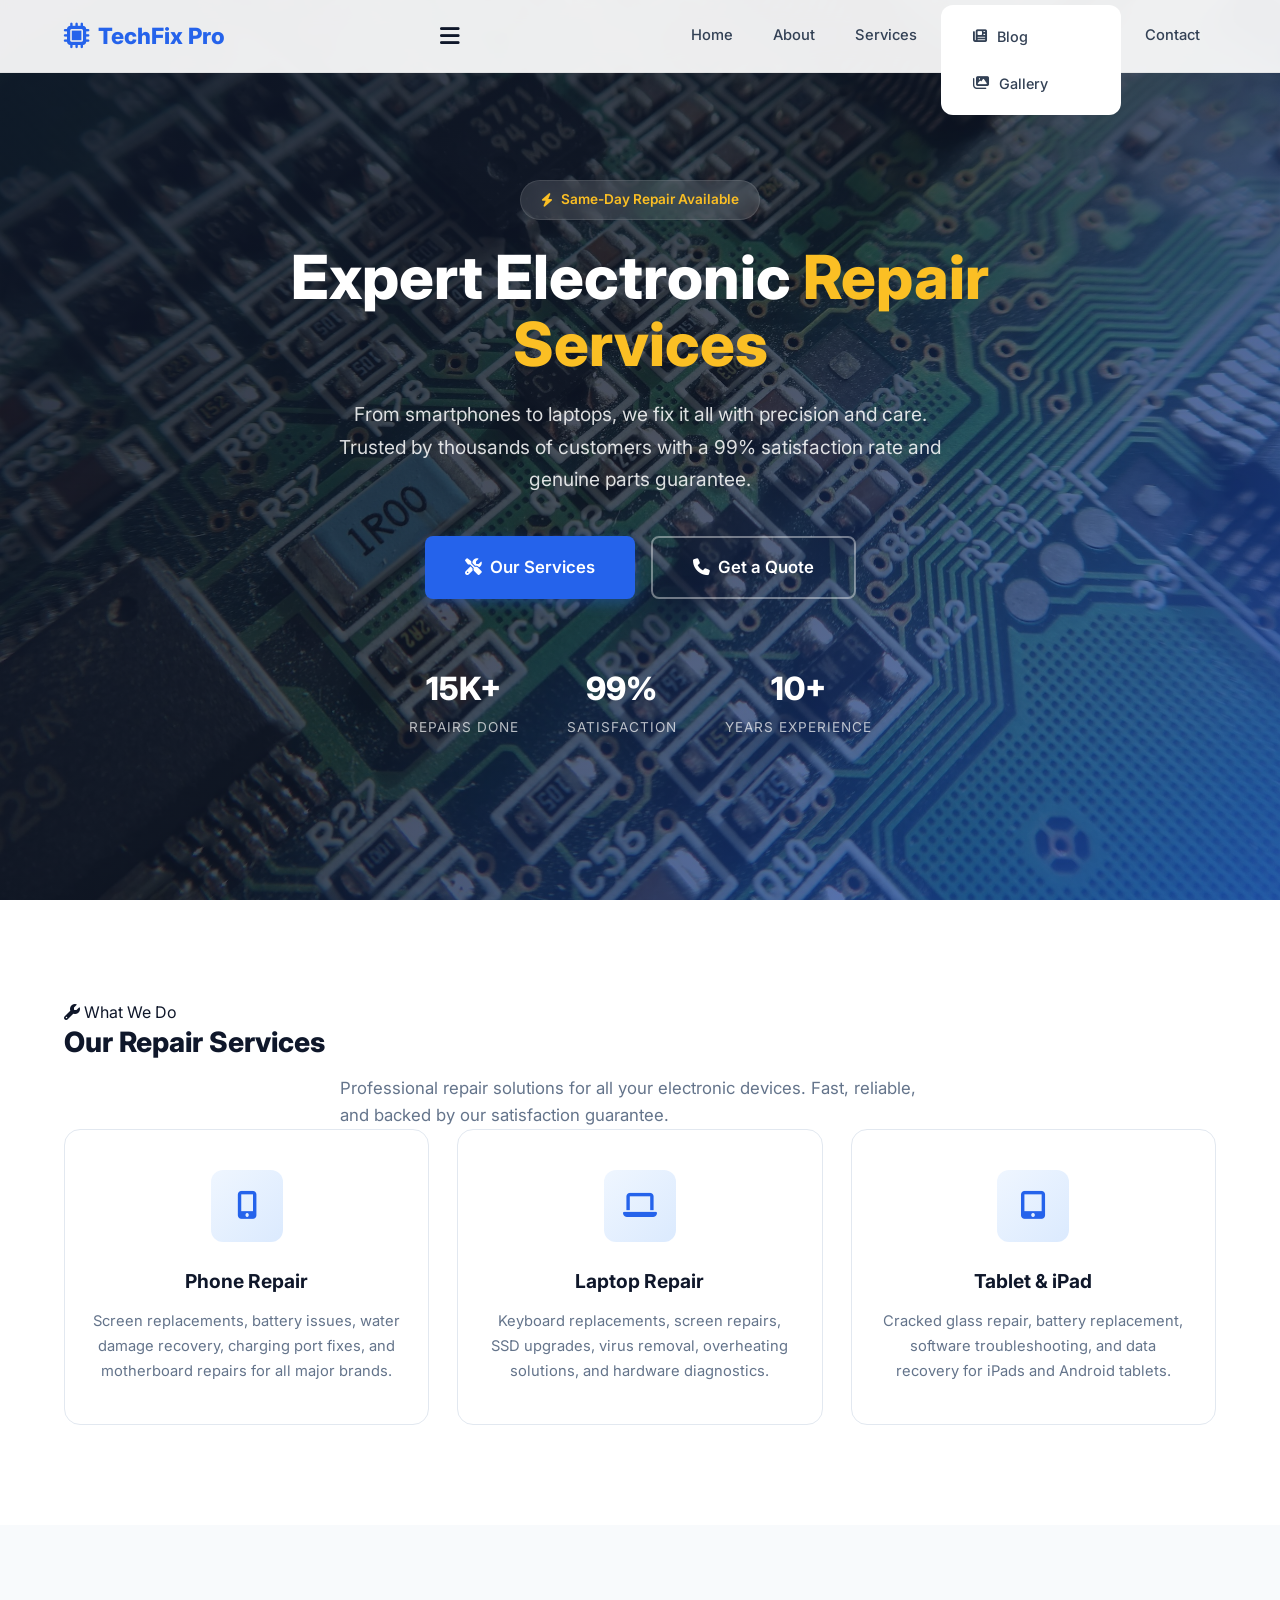
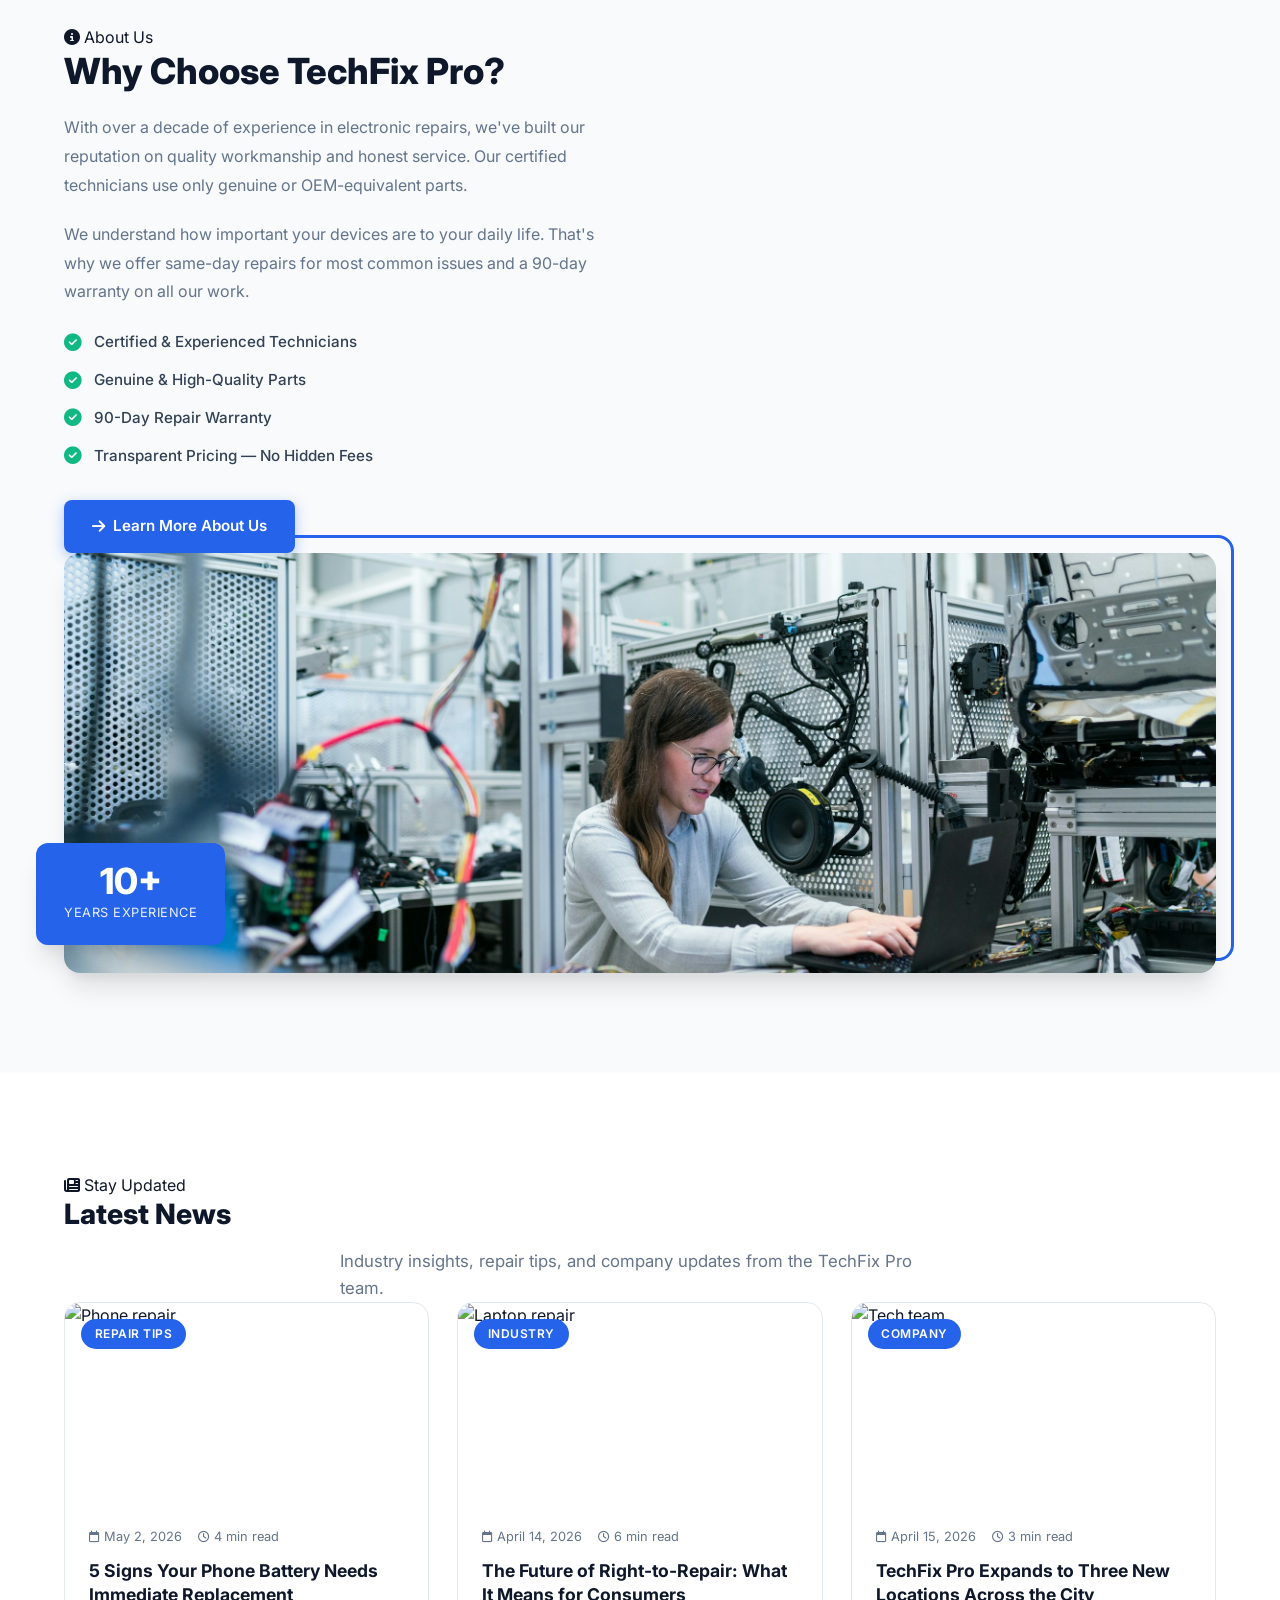
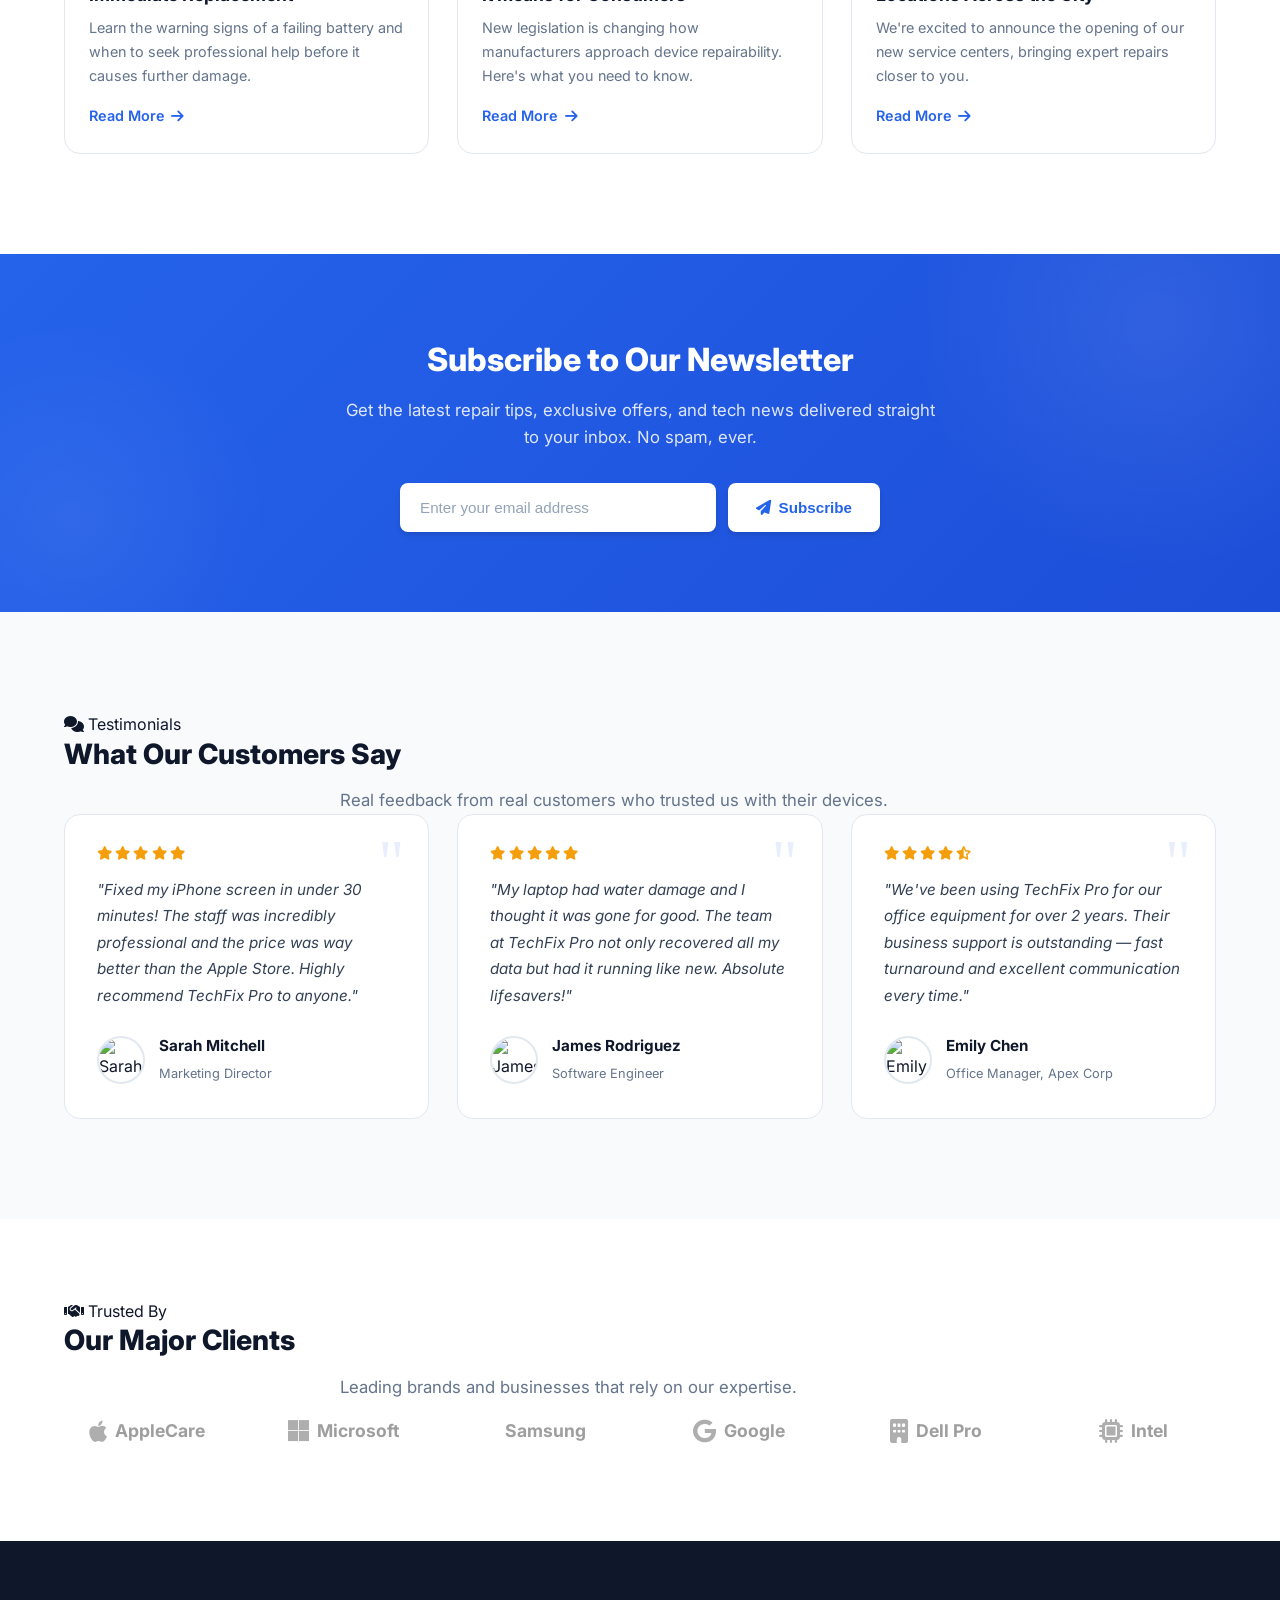
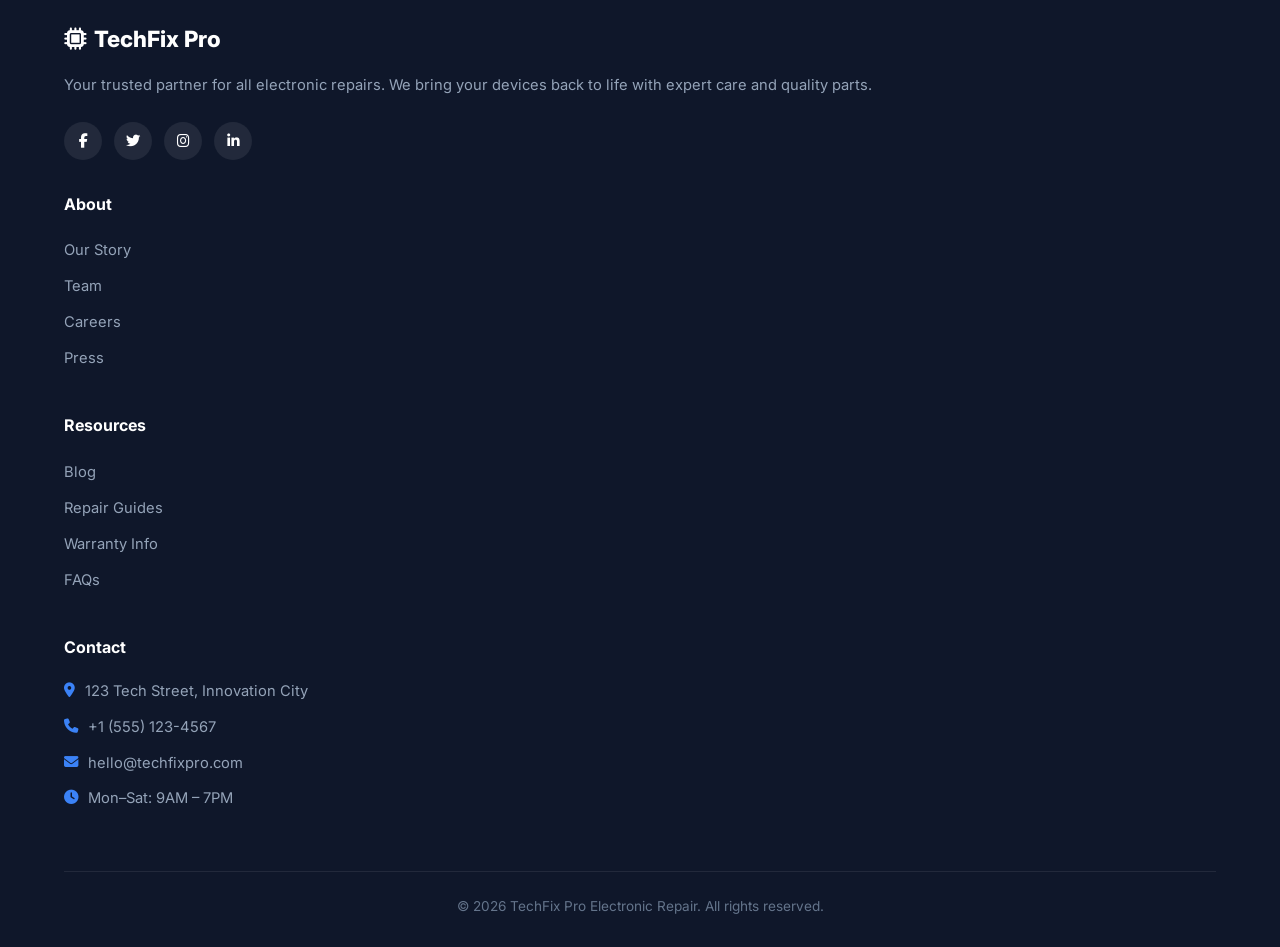
==== ART277 Final Project /index.html @ e432fa42 "ART277-Final Project" ====
<!DOCTYPE html>
<html lang="en">
<head>
    <meta charset="UTF-8">
    <meta name="viewport" content="width=device-width, initial-scale=1.0">
    <title>TechFix Pro - Expert Electronic Repair Services</title>
    <link href="https://fonts.googleapis.com/css2?family=Inter:wght@300;400;500;600;700;800&display=swap" rel="stylesheet">
    <link rel="stylesheet" href="https://cdnjs.cloudflare.com/ajax/libs/font-awesome/6.4.0/css/all.min.css">
    <link rel="stylesheet" href="styles.css">
    <style>
        /* Page-specific styles go here */
        
        /* ============================================
   Hero Section with Background Image
   ============================================ */
.hero {
    position: relative;
    min-height: 100vh;
    display: flex;
    align-items: center;
    justify-content: center;
    text-align: center;
    padding: 120px 1.5rem 100px;
    overflow: hidden;
}

.hero-bg {
    position: absolute;
    inset: 0;
    background: url('images/hero-circuit.jpg') center/cover no-repeat;
    z-index: 0;
}

.hero-overlay {
    position: absolute;
    inset: 0;
    background: linear-gradient(135deg, rgba(15, 23, 42, 0.88) 0%, rgba(15, 23, 42, 0.75) 50%, rgba(37, 99, 235, 0.65) 100%);
    z-index: 1;
}

.hero-content {
    position: relative;
    z-index: 2;
    max-width: 800px;
}

.hero-badge {
    display: inline-flex;
    align-items: center;
    gap: 0.5rem;
    background: rgba(255,255,255,0.12);
    backdrop-filter: blur(10px);
    color: var(--accent-light);
    padding: 0.5rem 1.25rem;
    border-radius: 50px;
    font-size: 0.85rem;
    font-weight: 600;
    margin-bottom: 1.5rem;
    border: 1px solid rgba(255,255,255,0.1);
}

.hero h1 {
    font-size: clamp(2.2rem, 5vw, 3.8rem);
    font-weight: 800;
    line-height: 1.1;
    margin-bottom: 1.25rem;
    color: var(--white);
}

.hero h1 span {
    color: var(--accent-light);
}

.hero p {
    font-size: clamp(1rem, 2vw, 1.2rem);
    color: rgba(255,255,255,0.85);
    margin-bottom: 2.5rem;
    max-width: 640px;
    margin-left: auto;
    margin-right: auto;
    line-height: 1.7;
}

.hero-buttons {
    display: flex;
    gap: 1rem;
    justify-content: center;
    flex-wrap: wrap;
}

.hero-stats {
    display: flex;
    justify-content: center;
    gap: 3rem;
    margin-top: 4rem;
    flex-wrap: wrap;
}

.hero-stat {
    text-align: center;
}

.hero-stat .number {
    font-size: 2rem;
    font-weight: 800;
    color: var(--white);
    display: block;
}

.hero-stat .label {
    font-size: 0.85rem;
    color: rgba(255,255,255,0.7);
    text-transform: uppercase;
    letter-spacing: 1px;
}

/* ============================================
   Services Section
   ============================================ */
.services {
    padding: 100px 0;
    background: var(--white);
}

.services-grid {
    display: grid;
    grid-template-columns: repeat(3, 1fr);
    gap: 1.75rem;
}

.service-card {
    background: var(--white);
    border: 1px solid var(--border);
    border-radius: var(--radius-lg);
    padding: 2.5rem 1.75rem;
    text-align: center;
    transition: var(--transition);
    position: relative;
    overflow: hidden;
}

.service-card::before {
    content: '';
    position: absolute;
    top: 0; left: 0; right: 0;
    height: 4px;
    background: linear-gradient(90deg, var(--primary), var(--primary-light));
    transform: scaleX(0);
    transition: transform 0.4s ease;
}

.service-card:hover::before { transform: scaleX(1); }

.service-card:hover {
    transform: translateY(-8px);
    box-shadow: var(--shadow-lg);
    border-color: transparent;
}

.service-icon {
    width: 72px;
    height: 72px;
    background: linear-gradient(135deg, #eff6ff 0%, #dbeafe 100%);
    border-radius: var(--radius);
    display: flex;
    align-items: center;
    justify-content: center;
    margin: 0 auto 1.5rem;
    font-size: 1.7rem;
    color: var(--primary);
    transition: var(--transition);
}

.service-card:hover .service-icon {
    background: linear-gradient(135deg, var(--primary) 0%, var(--primary-light) 100%);
    color: var(--white);
    transform: scale(1.05);
}

.service-card h3 {
    font-size: 1.2rem;
    font-weight: 700;
    margin-bottom: 0.75rem;
}

.service-card p {
    color: var(--gray);
    font-size: 0.92rem;
    line-height: 1.7;
}

/* ============================================
   About Section
   ============================================ */
.about {
    padding: 100px 0;
    background: var(--light);
}

.about-grid {
    display: grid;
    grid-template-columns: 1fr 1fr;
    gap: 4rem;
    align-items: center;
}

.about-content h2 {
    font-size: 2.25rem;
    font-weight: 800;
    margin-bottom: 1.25rem;
    line-height: 1.2;
}

.about-content h2 {
    font-size: 2.25rem;
    font-weight: 800;
    margin-bottom: 1.25rem;
    line-height: 1.2;
}

.about-content > p {
    color: var(--gray);
    font-size: 1rem;
    margin-bottom: 1.25rem;
    line-height: 1.8;
}

.about-features {
    list-style: none;
    margin: 1.5rem 0 2rem;
}

.about-features li {
    display: flex;
    align-items: center;
    gap: 0.75rem;
    margin-bottom: 0.85rem;
    color: var(--dark-gray);
    font-weight: 500;
    font-size: 0.95rem;
}

.about-features li i {
    color: #10b981;
    font-size: 1.1rem;
    flex-shrink: 0;
}

.about-image {
    position: relative;
    z-index: 1;
}

.about-image  img{
    width: 100%;
    border-radius: var(--radius-lg);
    box-shadow: var(--shadow-lg);
    object-fit: cover;
    height: 420px;
}

.about-image::before {
    content: '';
    position: absolute;
    top: -18px; right: -18px;
    width: 100%; height: 100%;
    border: 3px solid var(--primary);
    border-radius: var(--radius-lg);
    z-index: -1;
}

.experience-badge {
    position: absolute;
    bottom: 28px; left: -28px;
    background: var(--primary);
    color: var(--white);
    padding: 1.25rem 1.75rem;
    border-radius: var(--radius);
    text-align: center;
    box-shadow: var(--shadow-lg);
}

.experience-badge .years {
    font-size: 2.25rem;
    font-weight: 800;
    display: block;
    line-height: 1;
}

.experience-badge .text {
    font-size: 0.8rem;
    opacity: 0.9;
    text-transform: uppercase;
    letter-spacing: 0.5px;
}

/* ============================================
   Latest News Section
   ============================================ */
.news {
    padding: 100px 0;
    background: var(--white);
}

.news-grid {
    display: grid;
    grid-template-columns: repeat(3, 1fr);
    gap: 1.75rem;
}

.news-card {
    background: var(--white);
    border-radius: var(--radius-lg);
    overflow: hidden;
    border: 1px solid var(--border);
    transition: var(--transition);
}

.news-card:hover {
    transform: translateY(-6px);
    box-shadow: var(--shadow-lg);
    border-color: transparent;
}

.news-image {
    position: relative;
    height: 200px;
    overflow: hidden;
}

.news-image img {
    width: 100%;
    height: 100%;
    object-fit: cover;
    transition: transform 0.5s ease;
}

.news-card:hover .news-image img {
    transform: scale(1.08);
}

.news-category {
    position: absolute;
    top: 1rem;
    left: 1rem;
    background: var(--primary);
    color: var(--white);
    padding: 0.35rem 0.85rem;
    border-radius: 50px;
    font-size: 0.75rem;
    font-weight: 600;
    text-transform: uppercase;
    letter-spacing: 0.5px;
}

.news-body {
    padding: 1.5rem;
}

.news-meta {
    display: flex;
    align-items: center;
    gap: 1rem;
    margin-bottom: 0.75rem;
    font-size: 0.8rem;
    color: var(--gray);
}

.news-meta i { font-size: 0.75rem; }

.news-card h3 {
    font-size: 1.1rem;
    font-weight: 700;
    margin-bottom: 0.6rem;
    line-height: 1.35;
    transition: color 0.3s ease;
}

.news-card:hover h3 { color: var(--primary); }

.news-card p {
    color: var(--gray);
    font-size: 0.9rem;
    line-height: 1.65;
    margin-bottom: 1rem;
}

.read-more {
    display: inline-flex;
    align-items: center;
    gap: 0.4rem;
    color: var(--primary);
    font-weight: 600;
    font-size: 0.9rem;
    transition: gap 0.3s ease;
}

.read-more:hover { gap: 0.7rem; }

       /* ============================================
   Newsletter CTA Section
   ============================================ */
.newsletter {
    padding: 80px 0;
    background: linear-gradient(135deg, var(--primary) 0%, var(--primary-dark) 100%);
    position: relative;
    overflow: hidden;
}

.newsletter::before {
    content: '';
    position: absolute;
    top: -50%;
    right: -10%;
    width: 500px;
    height: 500px;
    background: radial-gradient(circle, rgba(255,255,255,0.08) 0%, transparent 70%);
    border-radius: 50%;
}

.newsletter::after {
    content: '';
    position: absolute;
    bottom: -30%;
    left: -10%;
    width: 400px;
    height: 400px;
    background: radial-gradient(circle, rgba(255,255,255,0.06) 0%, transparent 70%);
    border-radius: 50%;
}

.newsletter-content {
    position: relative;
    z-index: 1;
    text-align: center;
    max-width: 600px;
    margin: 0 auto;
}

.newsletter h2 {
    font-size: 2rem;
    font-weight: 800;
    color: var(--white);
    margin-bottom: 0.75rem;
}

.newsletter p {
    color: rgba(255,255,255,0.85);
    margin-bottom: 2rem;
    font-size: 1.05rem;
}

.newsletter-form {
    display: flex;
    gap: 0.75rem;
    max-width: 480px;
    margin: 0 auto;
}

.newsletter-form input {
    flex: 1;
    padding: 1rem 1.25rem;
    border: none;
    border-radius: var(--radius-sm);
    font-size: 0.95rem;
    outline: none;
    box-shadow: var(--shadow);
}

.newsletter-form input::placeholder {
    color: var(--gray-light);
}
     
     /* ============================================
   Testimonials Section
   ============================================ */
.testimonials {
    padding: 100px 0;
    background: var(--light);
}

.testimonials-grid {
    display: grid;
    grid-template-columns: repeat(3, 1fr);
    gap: 1.75rem;
}

.testimonial-card {
    background: var(--white);
    border-radius: var(--radius-lg);
    padding: 2rem;
    border: 1px solid var(--border);
    transition: var(--transition);
    position: relative;
}

.testimonial-card:hover {
    transform: translateY(-6px);
    box-shadow: var(--shadow-lg);
    border-color: transparent;
}

.testimonial-card::before {
    content: '"';
    position: absolute;
    top: 1rem;
    right: 1.5rem;
    font-size: 4rem;
    color: var(--primary);
    opacity: 0.1;
    font-family: Georgia, serif;
    line-height: 1;
}

.stars {
    display: flex;
    gap: 0.2rem;
    margin-bottom: 1rem;
}

.stars i {
    color: var(--accent);
    font-size: 0.85rem;
}

.testimonial-text {
    color: var(--dark-gray);
    font-size: 0.95rem;
    line-height: 1.75;
    margin-bottom: 1.5rem;
    font-style: italic;
}

.testimonial-author {
    display: flex;
    align-items: center;
    gap: 0.875rem;
}

.testimonial-author img {
    width: 48px;
    height: 48px;
    border-radius: 50%;
    object-fit: cover;
    border: 2px solid var(--border);
}

.author-info h4 {
    font-size: 0.95rem;
    font-weight: 700;
    margin-bottom: 0.15rem;
}

.author-info span {
    font-size: 0.8rem;
    color: var(--gray);
}

/* ============================================
   Major Clients Section
   ============================================ */
.clients {
    padding: 80px 0;
    background: var(--white);
}

.clients-grid {
    display: grid;
    grid-template-columns: repeat(6, 1fr);
    gap: 2rem;
    align-items: center;
    justify-items: center;
}

.client-logo {
    display: flex;
    align-items: center;
    justify-content: center;
    height: 60px;
    filter: grayscale(100%);
    opacity: 0.5;
    transition: var(--transition);
    font-size: 1.1rem;
    font-weight: 700;
    color: var(--dark-gray);
    gap: 0.5rem;
}

.client-logo:hover {
    filter: grayscale(0%);
    opacity: 1;
    transform: scale(1.05);
}

.client-logo i {
    font-size: 1.5rem;
    color: var(--primary);
}

/* ============================================
   Responsive
   ============================================ */
@media (max-width: 1024px) {
    .services-grid,
    .news-grid,
    .testimonials-grid {
        grid-template-columns: repeat(2, 1fr);
    }
    .clients-grid { grid-template-columns: repeat(3, 1fr); }
}

@media (max-width: 768px) {
    .hero-stats { gap: 2rem; margin-top: 3rem; }
    .about-grid { grid-template-columns: 1fr; gap: 3rem; }
    .about-image { order: -1; }
    .about-image img { height: 300px; }
    .experience-badge {
        left: 16px; bottom: 16px;
        padding: 1rem 1.25rem;
    }
    .experience-badge .years { font-size: 1.75rem; }
    .services-grid,
    .news-grid,
    .testimonials-grid {
        grid-template-columns: 1fr;
        max-width: 480px;
        margin: 0 auto;
    }
    .clients-grid { grid-template-columns: repeat(2, 1fr); }
    .newsletter-form { flex-direction: column; }
    .hero-buttons { flex-direction: column; align-items: center; }
    .hero-buttons .btn { width: 100%; max-width: 280px; }
}
    </style>
</head>
<body>
<!-- Navbar -->
<nav class="navbar">
    <div class="nav-container">
        <a href="index.html" class="logo">
            <i class="fas fa-microchip"></i>
            TechFix Pro
        </a>
        
        <input type="checkbox" id="menu-toggle" class="menu-toggle">
<label for="menu-toggle" class="mobile-menu-btn" aria-label="Toggle menu">
    <i class="fas fa-bars"></i>
</label>
        
        <ul class="nav-links">
    <li><a href="index.html" class=active">Home</a></li>
    <li><a href="about.html">About</a></li>
    <li><a href="services.html">Services</a></li>
    <li class="dropdown">
    <a href="#" class="dropdown-toggle">
        Media
        <i class="fas fa-chevron-down"></i>
    </a>
    <ul class="dropdown-menu">
        <li><a href="blog.html"><i class="fas fa-newspaper"></i> Blog</a></li>
        <li><a href="gallery.html"><i class="fas fa-images"></i> Gallery</a></li>
    </ul>
</li>
    <li><a href="contact.html">Contact</a></li>
</ul>
    </div>
</nav>
    
<!-- Hero Section -->
<section class="hero" id="home">
    <div class="hero-bg"></div>
    <div class="hero-overlay"></div>
    <div class="hero-content">
    
    <div class="hero-badge fade-in">
    <i class="fas fa-bolt"></i>
    Same-Day Repair Available
</div>
<h1 class="fade-in stagger-1">Expert Electronic <span>Repair Services</span></h1>
<p class="fade-in stagger-2">From smartphones to laptops, we fix it all with precision and care. Trusted by thousands of customers with a 99% satisfaction rate and genuine parts guarantee.</p>
<div class="hero-buttons fade-in stagger-3">
    <a href="services.html" class="btn btn-primary btn-lg">
        <i class="fas fa-tools"></i>
        Our Services
    </a>
    <a href="contact.html" class="btn btn-outline btn-lg" style="border-color:rgba(255,255,255,0.4);color:var(--white);">
        <i class="fas fa-phone"></i>
        Get a Quote
    </a>
</div>
<div class="hero-stats fade-in stagger-4">
    <div class="hero-stat">
        <span class="number">15K+</span>
        <span class="label">Repairs Done</span>
    </div>
    <div class="hero-stat">
        <span class="number">99%</span>
        <span class="label">Satisfaction</span>
    </div>
    <div class="hero-stat">
        <span class="number">10+</span>
        <span class="label">Years Experience</span>
    </div>
</div>
    
    </div>
</section>

<!-- Services Section -->
<section class="services" id="services">
    <div class="container">
        <div class="section-header fade-in">
            <div class="overline"><i class="fas fa-wrench"></i> What We Do</div>
            <h2>Our Repair Services</h2>
            <p>Professional repair solutions for all your electronic devices. Fast, reliable, and backed by our satisfaction guarantee.</p>
        </div>
        <div class="services-grid">
            <div class="service-card fade-in stagger-1">
                <div class="service-icon">
                    <i class="fas fa-mobile-alt"></i>
                </div>
                <h3>Phone Repair</h3>
                <p>Screen replacements, battery issues, water damage recovery, charging port fixes, and motherboard repairs for all major brands.</p>
            </div>
            <div class="service-card fade-in stagger-2">
                <div class="service-icon">
                    <i class="fas fa-laptop"></i>
                </div>
                <h3>Laptop Repair</h3>
                <p>Keyboard replacements, screen repairs, SSD upgrades, virus removal, overheating solutions, and hardware diagnostics.</p>
            </div>
            <div class="service-card fade-in stagger-3">
                <div class="service-icon">
                    <i class="fas fa-tablet-alt"></i>
                </div>
                <h3>Tablet & iPad</h3>
                <p>Cracked glass repair, battery replacement, software troubleshooting, and data recovery for iPads and Android tablets.</p>
            </div>
        </div>
    </div>
</section>

<!-- About Section -->
<section class="about" id="about">
    <div class="container">
        <div class="about-grid">
            <div class="about-content fade-in">
                <div class="overline"><i class="fas fa-info-circle"></i> About Us</div>
                <h2>Why Choose TechFix Pro?</h2>
                <p>With over a decade of experience in electronic repairs, we've built our reputation on quality workmanship and honest service. Our certified technicians use only genuine or OEM-equivalent parts.</p>
                <p>We understand how important your devices are to your daily life. That's why we offer same-day repairs for most common issues and a 90-day warranty on all our work.</p>
                <ul class="about-features">
                    <li><i class="fas fa-check-circle"></i> Certified & Experienced Technicians</li>
                    <li><i class="fas fa-check-circle"></i> Genuine & High-Quality Parts</li>
                    <li><i class="fas fa-check-circle"></i> 90-Day Repair Warranty</li>
                    <li><i class="fas fa-check-circle"></i> Transparent Pricing — No Hidden Fees</li>
                </ul>
                <a href="about.html" class="btn btn-primary">
                    <i class="fas fa-arrow-right"></i>
                    Learn More About Us
                </a>
            </div>
            </div>
            <div class="about-image fade-in stagger-2">
            
            <img src="images/about-technician.jpg" alt="Technician repairing electronics" loading="lazy">
                
                <div class="experience-badge">
                    <span class="years">10+</span>
                    <span class="text">Years Experience</span>
                </div>
            </div>
        </div>
    </div>
</section>

<!-- Latest News Section -->
<section class="news" id="news">
    <div class="container">
        <div class="section-header fade-in">
            <div class="overline"><i class="fas fa-newspaper"></i> Stay Updated</div>
            <h2>Latest News</h2>
            <p>Industry insights, repair tips, and company updates from the TechFix Pro team.</p>
        </div>
        <div class="news-grid">
            <article class="news-card fade-in stagger-1">
    <div class="news-image">
        <img src="https://images.unsplash.com/photo-1518770660439-4636190af475?w=600&h=400&fit=crop&q=80" alt="Phone repair" loading="lazy">
        <span class="news-category">Repair Tips</span>
    </div>
    <div class="news-body">
        <div class="news-meta">
            <span><i class="far fa-calendar"></i> May 2, 2026</span>
            <span><i class="far fa-clock"></i> 4 min read</span>
        </div>
        <h3>5 Signs Your Phone Battery Needs Immediate Replacement</h3>
        <p>Learn the warning signs of a failing battery and when to seek professional help before it causes further damage.</p>
        <a href="blog.html" class="read-more">Read More <i class="fas fa-arrow-right"></i></a>
    </div>
</article>
 <article class="news-card fade-in stagger-2">
    <div class="news-image">
        <img src="https://images.unsplash.com/photo-1518770660439-4636190af475?w=600&h=400&fit=crop&q=80" alt="Laptop repair" loading="lazy">
        <span class="news-category">Industry</span>
    </div>
    <div class="news-body">
        <div class="news-meta">
            <span><i class="far fa-calendar"></i> April 14, 2026</span>
            <span><i class="far fa-clock"></i> 6 min read</span>
        </div>
        <h3>The Future of Right-to-Repair: What It Means for Consumers</h3>
        <p>New legislation is changing how manufacturers approach device repairability. Here's what you need to know.</p>
        <a href="blog.html" class="read-more">Read More <i class="fas fa-arrow-right"></i></a>
    </div>
</article>
 <article class="news-card fade-in stagger-3">
    <div class="news-image">
        <img src="https://images.unsplash.com/photo-1518770660439-4636190af475?w=600&h=400&fit=crop&q=80" alt="Tech team" loading="lazy">
        <span class="news-category">Company</span>
    </div>
    <div class="news-body">
        <div class="news-meta">
            <span><i class="far fa-calendar"></i> April 15, 2026</span>
            <span><i class="far fa-clock"></i> 3 min read</span>
        </div>
        <h3>TechFix Pro Expands to Three New Locations Across the City</h3>
        <p>We're excited to announce the opening of our new service centers, bringing expert repairs closer to you.</p>
        <a href="blog.html" class="read-more">Read More <i class="fas fa-arrow-right"></i></a>
    </div>
</article>
        </div>
    </div>
</section>

<!-- Newsletter CTA Section -->
<section class="newsletter">
    <div class="container">
        <div class="newsletter-content">
            <h2>Subscribe to Our Newsletter</h2>
            <p>Get the latest repair tips, exclusive offers, and tech news delivered straight to your inbox. No spam, ever.</p>
            <form class="newsletter-form" action="#">
                <input type="email" placeholder="Enter your email address" required>
                <button type="submit" class="btn btn-white">
                    <i class="fas fa-paper-plane"></i>
                    Subscribe
                </button>
            </form>
        </div>
    </div>
</section>

<!-- Testimonials Section -->
<section class="testimonials" id="testimonials">
    <div class="container">
        <div class="section-header fade-in">
            <div class="overline"><i class="fas fa-comments"></i> Testimonials</div>
            <h2>What Our Customers Say</h2>
            <p>Real feedback from real customers who trusted us with their devices.</p>
        </div>
        <div class="testimonials-grid">
            <div class="testimonial-card fade-in stagger-1">
                <div class="stars">
                    <i class="fas fa-star"></i>
                    <i class="fas fa-star"></i>
                    <i class="fas fa-star"></i>
                    <i class="fas fa-star"></i>
                    <i class="fas fa-star"></i>
                </div>
                <p class="testimonial-text">"Fixed my iPhone screen in under 30 minutes! The staff was incredibly professional and the price was way better than the Apple Store. Highly recommend TechFix Pro to anyone."</p>
                <div class="testimonial-author">
                    <img src="https://images.unsplash.com/photo-1494790108377-be9c29b29330?w=100&h=100&fit=crop&crop=face" alt="Sarah Mitchell" loading="lazy">
                    <div class="author-info">
                        <h4>Sarah Mitchell</h4>
                        <span>Marketing Director</span>
                    </div>
                </div>
            </div>
            <div class="testimonial-card fade-in stagger-2">
                <div class="stars">
                    <i class="fas fa-star"></i>
                    <i class="fas fa-star"></i>
                    <i class="fas fa-star"></i>
                    <i class="fas fa-star"></i>
                    <i class="fas fa-star"></i>
                </div>
                <p class="testimonial-text">"My laptop had water damage and I thought it was gone for good. The team at TechFix Pro not only recovered all my data but had it running like new. Absolute lifesavers!"</p>
                <div class="testimonial-author">
                    <img src="https://images.unsplash.com/photo-1507003211169-0a1dd7228f2d?w=100&h=100&fit=crop&crop=face" alt="James Rodriguez" loading="lazy">
                    <div class="author-info">
                        <h4>James Rodriguez</h4>
                        <span>Software Engineer</span>
                    </div>
                </div>
            </div>
            <div class="testimonial-card fade-in stagger-3">
                <div class="stars">
                    <i class="fas fa-star"></i>
                    <i class="fas fa-star"></i>
                    <i class="fas fa-star"></i>
                    <i class="fas fa-star"></i>
                    <i class="fas fa-star-half-alt"></i>
                </div>
                <p class="testimonial-text">"We've been using TechFix Pro for our office equipment for over 2 years. Their business support is outstanding — fast turnaround and excellent communication every time."</p>
                <div class="testimonial-author">
                    <img src="https://images.unsplash.com/photo-1438761681033-6461ffad8d80?w=100&h=100&fit=crop&crop=face" alt="Emily Chen" loading="lazy">
                    <div class="author-info">
                        <h4>Emily Chen</h4>
                        <span>Office Manager, Apex Corp</span>
                    </div>
                </div>
            </div>
        </div>
    </div>
</section>

<!-- Major Clients Section -->
<section class="clients">
    <div class="container">
        <div class="section-header fade-in">
            <div class="overline"><i class="fas fa-handshake"></i> Trusted By</div>
            <h2>Our Major Clients</h2>
            <p>Leading brands and businesses that rely on our expertise.</p>
        </div>
        <div class="clients-grid fade-in">
            <div class="client-logo"><i class="fab fa-apple"></i> AppleCare</div>
            <div class="client-logo"><i class="fab fa-microsoft"></i> Microsoft</div>
            <div class="client-logo"><i class="fab fa-samsung"></i> Samsung</div>
            <div class="client-logo"><i class="fab fa-google"></i> Google</div>
            <div class="client-logo"><i class="fas fa-building"></i> Dell Pro</div>
            <div class="client-logo"><i class="fas fa-microchip"></i> Intel</div>
        </div>
    </div>
</section>


<!-- Footer -->
<footer class="footer">
    <div class="container">
        <div class="footer-grid">
            <div class="footer-brand">
                <h3><i class="fas fa-microchip"></i> TechFix Pro</h3>
                <p>Your trusted partner for all electronic repairs. We bring your devices back to life with expert care and quality parts.</p>
                <div class="social-links">
                    <a href="#" aria-label="Facebook"><i class="fab fa-facebook-f"></i></a>
                    <a href="#" aria-label="Twitter"><i class="fab fa-twitter"></i></a>
                    <a href="#" aria-label="Instagram"><i class="fab fa-instagram"></i></a>
                    <a href="#" aria-label="LinkedIn"><i class="fab fa-linkedin-in"></i></a>
                </div>
            </div>
            
            <div class="footer-column">
                <h4>About</h4>
                <ul>
                    <li><a href="about.html">Our Story</a></li>
                    <li><a href="about.html">Team</a></li>
                    <li><a href="about.html">Careers</a></li>
                    <li><a href="blog.html">Press</a></li>
                </ul>
            </div>
            
            <div class="footer-column">
                <h4>Resources</h4>
                <ul>
                    <li><a href="blog.html">Blog</a></li>
                    <li><a href="services.html">Repair Guides</a></li>
                    <li><a href="services.html">Warranty Info</a></li>
                    <li><a href="contact.html">FAQs</a></li>
                </ul>
            </div>
            <div class="footer-column footer-contact">
                <h4>Contact</h4>
                <p><i class="fas fa-map-marker-alt"></i> 123 Tech Street, Innovation City</p>
                <p><i class="fas fa-phone"></i> +1 (555) 123-4567</p>
                <p><i class="fas fa-envelope"></i> hello@techfixpro.com</p>
                <p><i class="fas fa-clock"></i> Mon–Sat: 9AM – 7PM</p>
            </div>
        </div>
        <div class="footer-bottom">
            <p>&copy; 2026 TechFix Pro Electronic Repair. All rights reserved.</p>
        </div>
    </div>
</footer>

</body>
</html>
---- ART277 Final Project /styles.css ----
/* ============================================
   TechFix Pro - Design System
   This file is shared by EVERY page of the site.
   ============================================ */
   
   :root {
    --primary: #2563eb;
    --primary-dark: #1d4ed8;
    --primary-light: #3b82f6;
    --secondary: #0f172a;
    --accent: #f59e0b;
    --accent-light: #fbbf24;
    --light: #f8fafc;
    --gray: #64748b;
    --gray-light: #94a3b8;
    --dark-gray: #334155;
    --white: #ffffff;
    --border: #e2e8f0;
    --shadow-sm: 0 1px 2px rgba(0,0,0,0.05);
    --shadow: 0 4px 6px -1px rgba(0,0,0,0.1), 0 2px 4px -1px rgba(0,0,0,0.06);
    --shadow-md: 0 10px 15px -3px rgba(0,0,0,0.1), 0 4px 6px -2px rgba(0,0,0,0.05);
    --shadow-lg: 0 20px 25px -5px rgba(0,0,0,0.1), 0 10px 10px -5px rgba(0,0,0,0.04);
    --radius-sm: 8px;
    --radius: 12px;
    --radius-lg: 16px;
    --radius-xl: 24px;
    --transition: all 0.3s cubic-bezier(0.4, 0, 0.2, 1);
}

* { margin: 0; padding: 0; box-sizing: border-box; }

html { scroll-behavior: smooth; }

body {
    font-family: 'Inter', -apple-system, BlinkMacSystemFont, 'Segoe UI', Roboto, sans-serif;
    color: var(--secondary);
    line-height: 1.6;
    background: var(--white);
    overflow-x: hidden;
}

img { max-width: 100%; display: block; }

a { text-decoration: none; color: inherit; }

.container {
    max-width: 1200px;
    margin: 0 auto;
    padding: 0 1.5rem;
}
/* ============================================
   Buttons
   ============================================ */

.btn {
    display: inline-flex;
    align-items: center;
    justify-content: center;
    gap: 0.5rem;
    padding: 0.875rem 1.75rem;
    border-radius: var(--radius-sm);
    font-weight: 600;
    font-size: 0.95rem;
    transition: var(--transition);
    cursor: pointer;
    border: none;
    white-space: nowrap;
}

.btn-primary {
    background: var(--primary);
    color: var(--white);
    box-shadow: 0 4px 14px rgba(37, 99, 235, 0.35);
}

.btn-primary:hover {
    background: var(--primary-dark);
    transform: translateY(-2px);
    box-shadow: 0 6px 20px rgba(37, 99, 235, 0.45);
}

.btn-outline {
    background: transparent;
    color: var(--primary);
    border: 2px solid var(--primary);
}

.btn-outline:hover {
    background: var(--primary);
    color: var(--white);
    transform: translateY(-2px);
}

.btn-white {
    background: var(--white);
    color: var(--primary);
    box-shadow: var(--shadow);
}

.btn-white:hover {
    transform: translateY(-2px);
    box-shadow: var(--shadow-md);
}

.btn-lg {
    padding: 1rem 2.5rem;
    font-size: 1.05rem;
}

/* ============================================
   Buttons
   ============================================ */

.btn {
    display: inline-flex;
    align-items: center;
    justify-content: center;
    gap: 0.5rem;
    padding: 0.875rem 1.75rem;
    border-radius: var(--radius-sm);
    font-weight: 600;
    font-size: 0.95rem;
    transition: var(--transition);
    cursor: pointer;
    border: none;
    white-space: nowrap;
}

.btn-primary {
    background: var(--primary);
    color: var(--white);
    box-shadow: 0 4px 14px rgba(37, 99, 235, 0.35);
}

.btn-primary:hover {
    background: var(--primary-dark);
    transform: translateY(-2px);
    box-shadow: 0 6px 20px rgba(37, 99, 235, 0.45);
}

.btn-outline {
    background: transparent;
    color: var(--primary);
    border: 2px solid var(--primary);
}

.btn-outline:hover {
    background: var(--primary);
    color: var(--white);
    transform: translateY(-2px);
}

.btn-white {
    background: var(--white);
    color: var(--primary);
    box-shadow: var(--shadow);
}

.btn-white:hover {
    transform: translateY(-2px);
    box-shadow: var(--shadow-md);
}

.btn-lg {
    padding: 1rem 2.5rem;
    font-size: 1.05rem;
}

.section-header h2 {
    font-size: 2.25rem;
    font-weight: 800;
    margin-bottom: 1rem;
    line-height: 1.2;
}

.section-header p {
    color: var(--gray);
    font-size: 1.05rem;
    max-width: 600px;
    margin: 0 auto;
}

/* ============================================
   Page Header (used by every page except Home)
   ============================================ */

.page-header {
    padding: 140px 0 80px;
    background: linear-gradient(135deg, var(--secondary) 0%, #1e293b 100%);
    text-align: center;
    color: var(--white);
}
.page-header h1 { font-size: 2.75rem; font-weight: 800; margin-bottom: 0.75rem; }
.page-header p { color: var(--gray-light); font-size: 1.1rem; max-width: 600px; margin: 0 auto; }
.breadcrumbs { margin-top: 1.5rem; font-size: 0.9rem; color: var(--gray-light); }
.breadcrumbs a { color: var(--primary-light); }
.breadcrumbs a:hover { text-decoration: underline; }
.breadcrumbs i { margin: 0 0.5rem; font-size: 0.7rem; }

/* ============================================
   Navbar
   ============================================ */

.navbar {
    position: fixed;
    top: 0; left: 0; right: 0;
    background: rgba(255,255,255,0.92);
    backdrop-filter: blur(12px);
    -webkit-backdrop-filter: blur(12px);
    z-index: 1000;
    border-bottom: 1px solid rgba(0,0,0,0.05);
    transition: var(--transition)
}

.nav-container {
    max-width: 1200px;
    margin: 0 auto;
    padding: 0 1.5rem;
    display: flex;
    justify-content: space-between;
    align-items: center;
    height: 72px;
}

.logo {
    font-size: 1.4rem;
    font-weight: 800;
    color: var(--primary);
    display: flex;
    align-items: center;
    gap: 0.5rem;
}

.logo i { font-size: 1.6rem; }

.nav-links {
    display: flex;
    list-style: none;
    gap: 0.5rem;
    align-items: center;
}

.nav-links > li { position: relative; }

.nav-links a {
    display: flex;
    align-items: center;
    gap: 0.35rem;
    color: var(--dark-gray);
    font-weight: 500;
    font-size: 0.92rem;
    padding: 0.5rem 0.9rem;
    border-radius: var(--radius-sm);
    transition: var(--transition);
}

.nav-links a:hover,
.nav-links a.active {
    color: var(--primary);
    background: rgba(37, 99, 235, 0.06);
}

/* Dropdown */
.dropdown-menu {
    position: absolute;
    top: calc(100% + 8px);
    left: 0;
    background: var(--white);
    border-radius: var(--radius);
    box-shadow: var(--shadow-lg);
    min-width: 180px;
    padding: 0.5rem 0;
    opacity: 0;
    visibility: hidden;
    transform: translateY(-8px);
    transition: var(--transition);
    border: 1px solid var(--border);
    list-style: none;
}

.dropdown-menu::before {
    content: '';
    position: absolute;
    top: -6px;
    left: 24px;
    width: 12px;
    height: 12px;
    background: var(--white);
    transform: rotate(45deg);
    border-left: 1px solid var(--border);
    border-top: 1px solid var(--border);
}

.dropdown:hover .dropdown-menu,
.dropdown:focus-within .dropdown-menu {
    opacity: 1;
    visibility: visible;
    transform: translateY(0);
}

.dropdown-menu a {
    padding: 0.6rem 1.25rem;
    font-size: 0.9rem;
    border-radius: 0;
    display: flex;
    align-items: center;
    gap: 0.6rem;
}

.dropdown-menu a:hover {
    background: var(--light);
    padding-left: 1.5rem;
}

.dropdown-toggle i.fa-chevron-down {
    font-size: 0.7rem;
    transition: transform 0.3s ease;
}

.dropdown:hover .dropdown-toggle i.fa-chevron-down,
.dropdown:focus-within .dropdown-toggle i.fa-chevron-down {
    transform: rotate(180deg);
}

/* Mobile menu button (CSS-only: a hidden checkbox + its label) */
.menu-toggle {
    display: none;
}

.mobile-menu-btn {
    display: none;
    background: none;
    border: none;
    font-size: 1.4rem;
    color: var(--secondary);
    cursor: pointer;
    padding: 0.5rem;
}

/* ============================================
   Footer
   ============================================ */

.footer {
    background: var(--secondary);
    color: var(--white);
    padding: 80px 0 30px;
}

.footer-grid {
    display: grid;
    grid-template-columns: 1.6fr 1fr 1fr 1.2fr;
    gap: 3rem;
    margin-bottom: 3rem;
}

.footer-brand h3 {
    font-size: 1.4rem;
    font-weight: 800;
    margin-bottom: 1rem;
    display: flex;
    align-items: center;
    gap: 0.5rem;
    color: var(--white);
}

.footer-brand p {
    color: var(--gray-light);
    font-size: 0.92rem;
    line-height: 1.7;
    margin-bottom: 1.5rem;
}

.social-links {
    display: flex;
    gap: 0.75rem;
}

.social-links a {
    width: 38px;
    height: 38px;
    background: rgba(255,255,255,0.08);
    border-radius: 50%;
    display: flex;
    align-items: center;
    justify-content: center;
    color: var(--white);
    transition: var(--transition);
    font-size: 0.9rem;
}

.social-links a:hover {
    background: var(--primary);
    transform: translateY(-3px);
}

.footer-column h4 {
    font-size: 1rem;
    font-weight: 700;
    margin-bottom: 1.25rem;
    color: var(--white);
}

.footer-column ul {
    list-style: none;
}

.footer-column ul li {
    margin-bottom: 0.65rem;
}

.footer-column ul li a {
    color: var(--gray-light);
    transition: var(--transition);
    font-size: 0.92rem;
    display: inline-flex;
    align-items: center;
    gap: 0.4rem;
}

.footer-column ul li a:hover {
    color: var(--white);
    padding-left: 4px;
}

.footer-contact p {
    color: var(--gray-light);
    font-size: 0.92rem;
    margin-bottom: 0.75rem;
    display: flex;
    align-items: flex-start;
    gap: 0.6rem;
}

.footer-contact i {
    color: var(--primary-light);
    margin-top: 3px;
    font-size: 0.9rem;
}

.footer-bottom {
    border-top: 1px solid rgba(255,255,255,0.08);
    padding-top: 1.5rem;
    text-align: center;
    color: var(--gray);
    font-size: 0.85rem;
}

/* ============================================
   Animations (CSS-only fade in on page load)
   ============================================ */

@keyframes fadeUp {
    from {
        opacity: 0;
        transform: translateY(30px);
    }
    to {
        opacity: 1;
        transform: translateY(0);
    }
}

.fade-in {
    animation: fadeUp 0.7s ease backwards;
}

.stagger-1 { animation-delay: 0.1s; }
.stagger-2 { animation-delay: 0.2s; }
.stagger-3 { animation-delay: 0.3s; }
.stagger-4 { animation-delay: 0.4s; }

/* Respect visitors who turn off animations in their device settings */
@media (prefers-reduced-motion: reduce) {
    html { scroll-behavior: auto; }
    .fade-in { animation: none; }
}

/* ============================================
   Responsive
   ============================================ */

@media (max-width: 1024px) {
    .footer-grid {
        grid-template-columns: 1fr 1fr;
        gap: 2.5rem;
    }
}

@media (max-width: 768px) {
    .nav-links {
        display: none;
        position: absolute;
        top: 72px;
        left: 0; right: 0;
        background: var(--white);
        flex-direction: column;
        padding: 1.5rem;
        gap: 0.25rem;
        box-shadow: var(--shadow-lg);
        border-top: 1px solid var(--border);
    }
    
}

/* When the hidden checkbox is ticked, show the menu */
    .menu-toggle:checked ~ .nav-links {
        display: flex;
    }

    .nav-links > li { width: 100%; }

    .nav-links a {
        padding: 0.75rem 1rem;
        width: 100%;
    }
    
    /* On phones the Media sub-menu is simply shown, indented */
    .dropdown-menu {
        position: static;
        opacity: 1;
        visibility: visible;
        transform: none;
        box-shadow: none;
        border: none;
        padding-left: 1rem;
    }

    .dropdown-menu::before { display: none; }

    .mobile-menu-btn { display: block; }

    .section-header h2 { font-size: 1.75rem; }

    .page-header h1 { font-size: 2rem; }

    .footer-grid {
        grid-template-columns: 1fr;
        gap: 2rem;
    }


@media (max-width: 480px) {
    .btn { padding: 0.75rem 1.25rem; font-size: 0.9rem; }
    .btn-lg { padding: 0.875rem 1.75rem; }
}
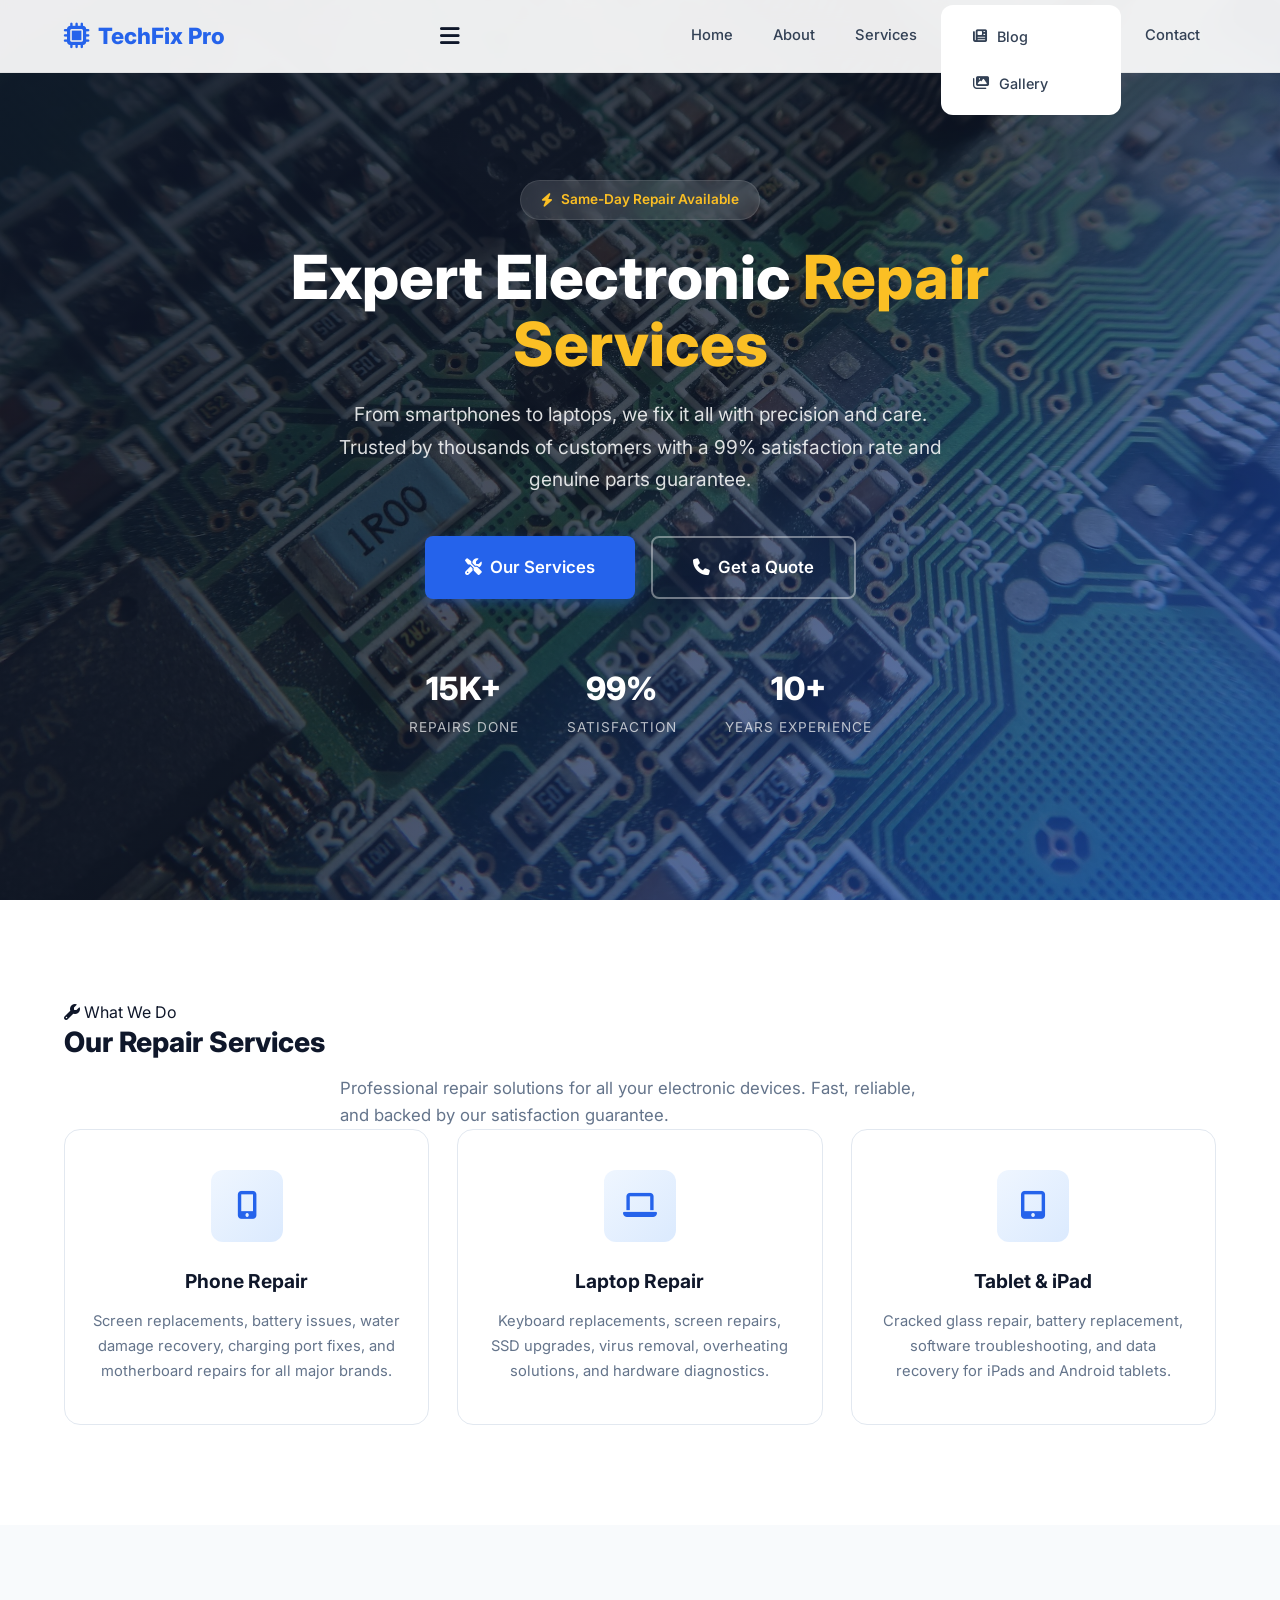
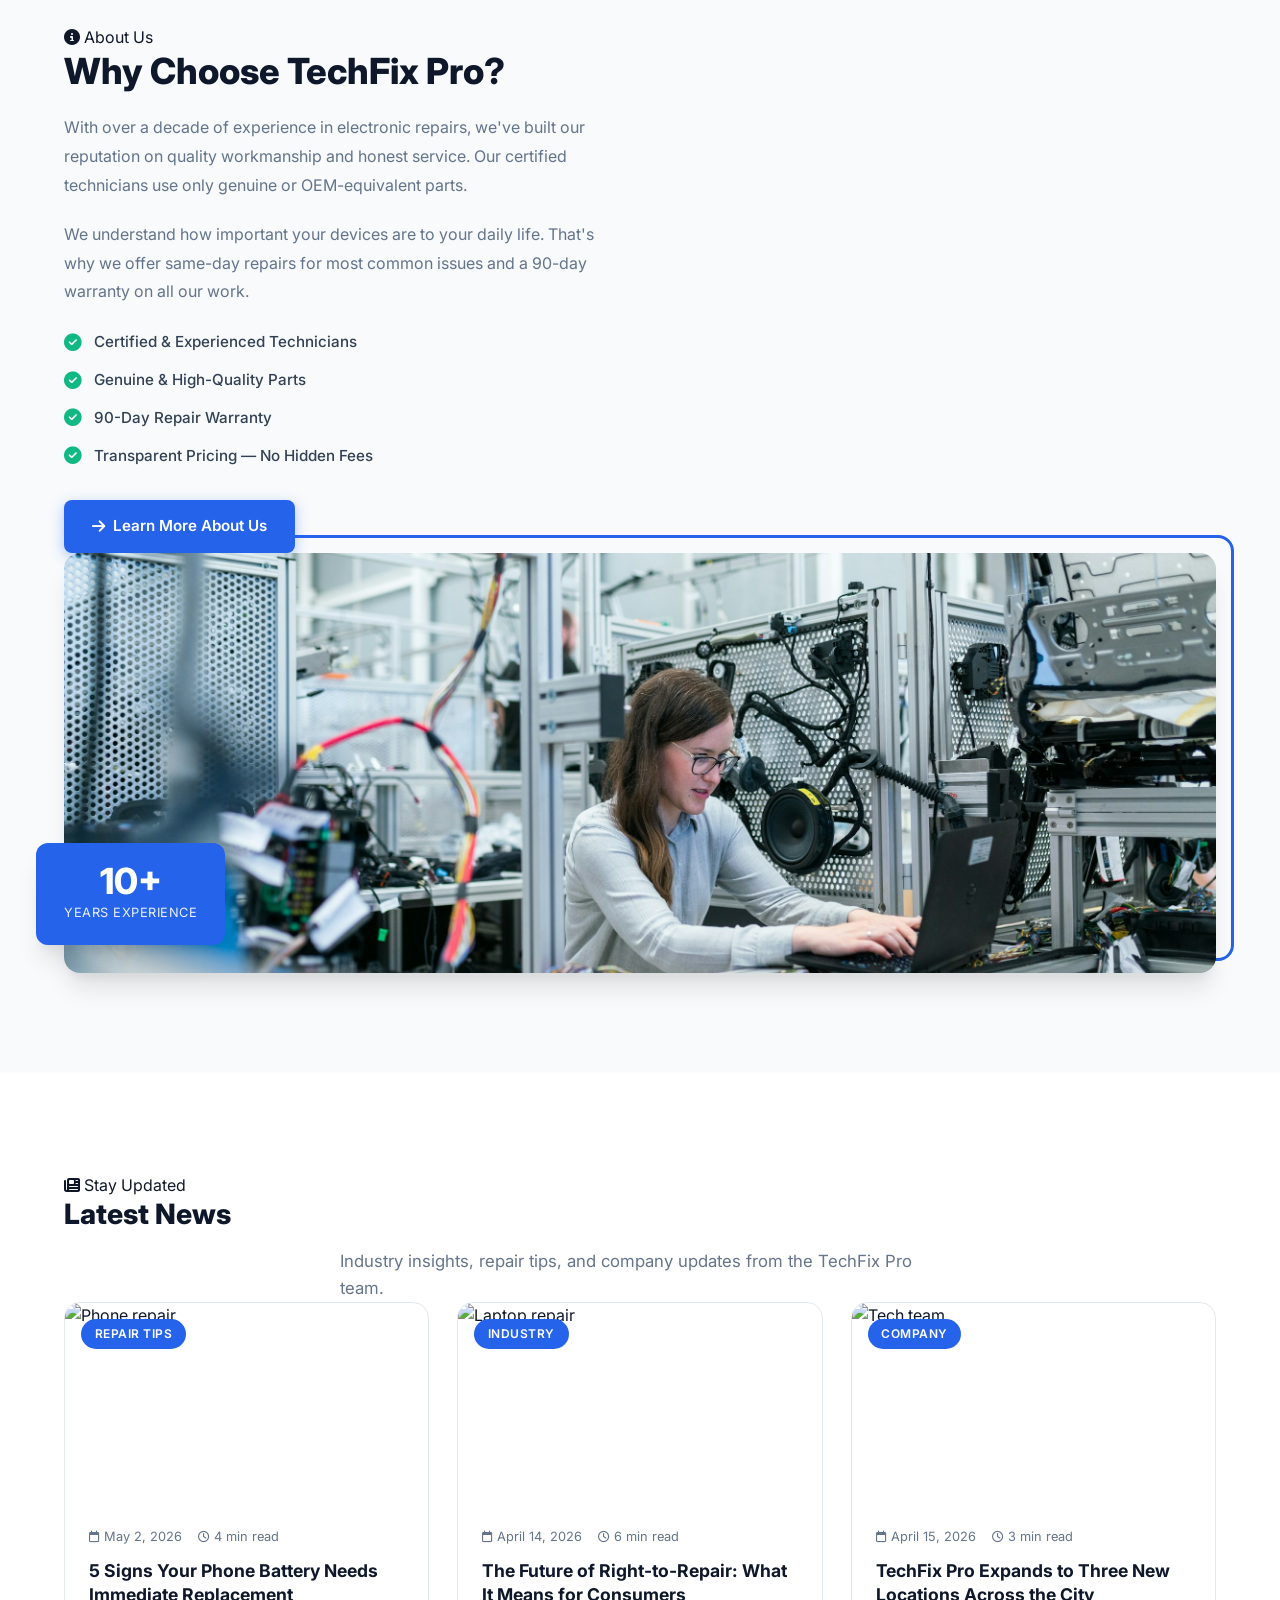
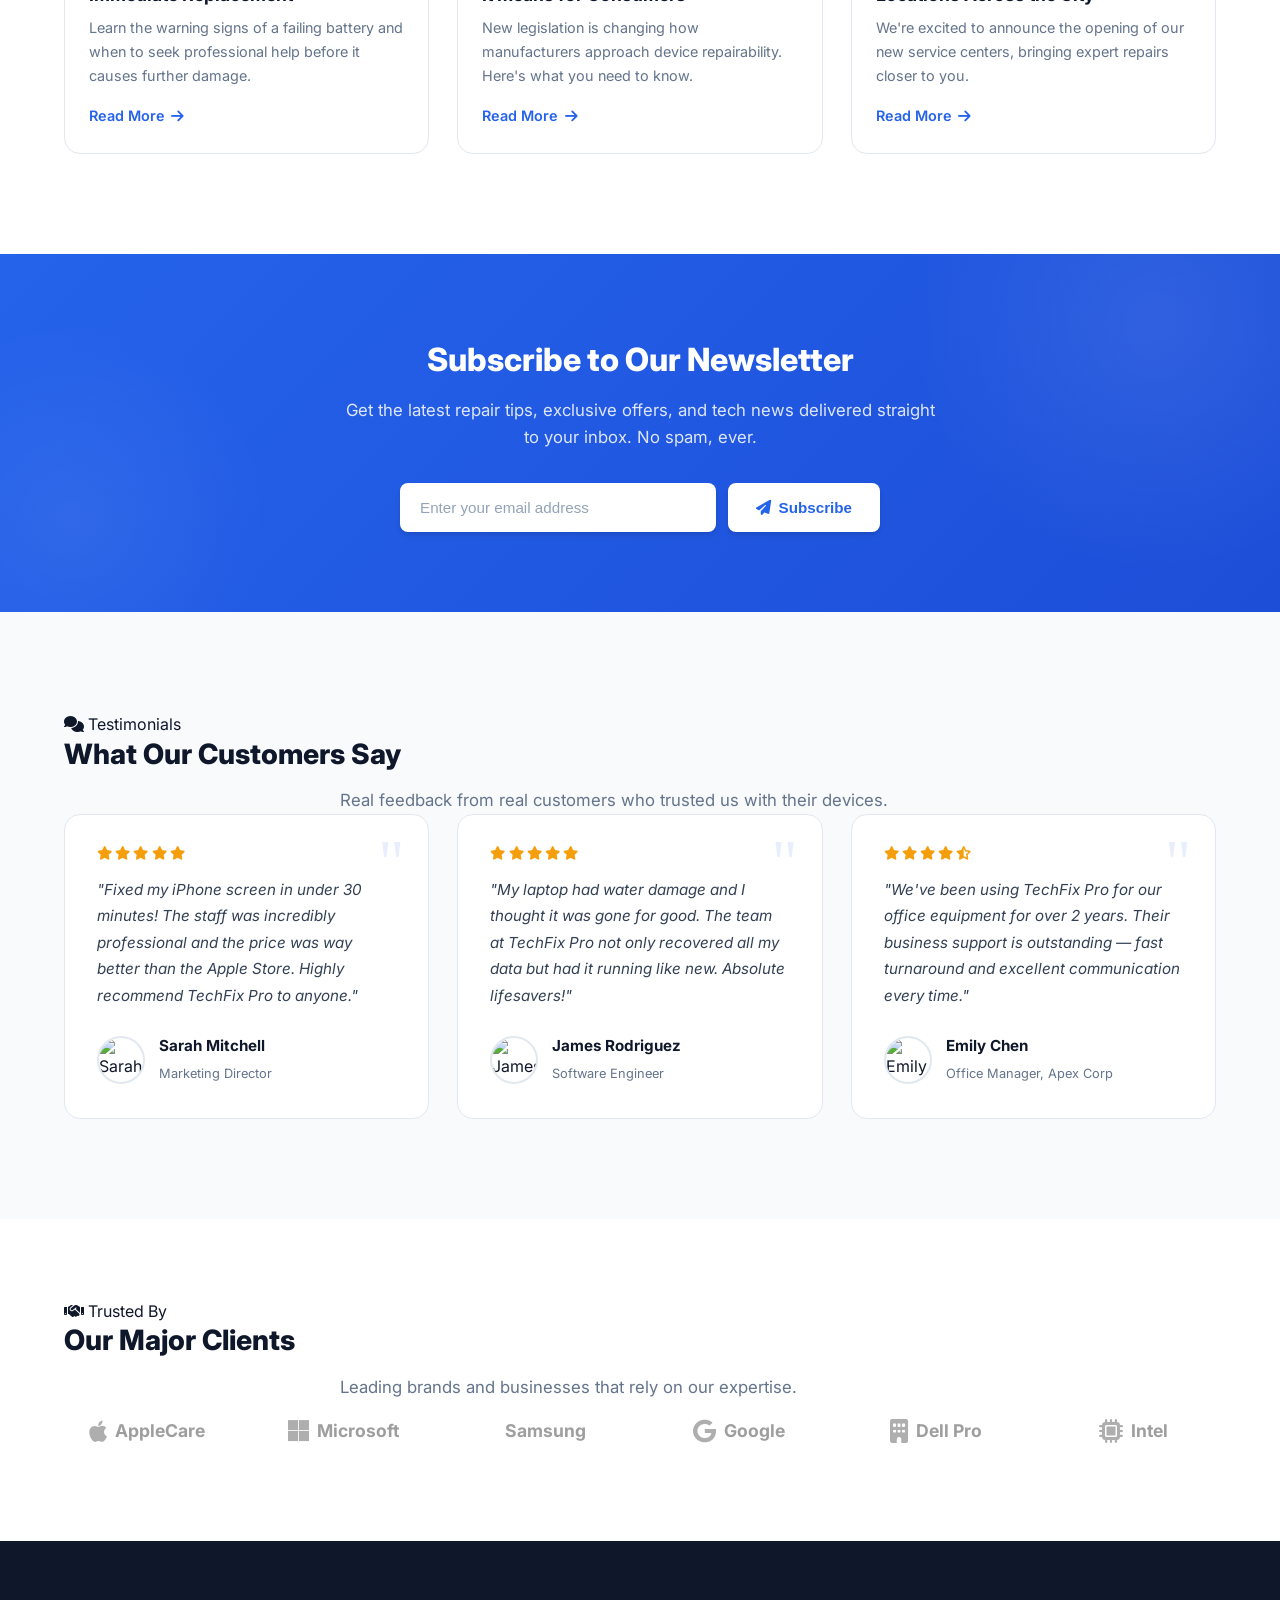
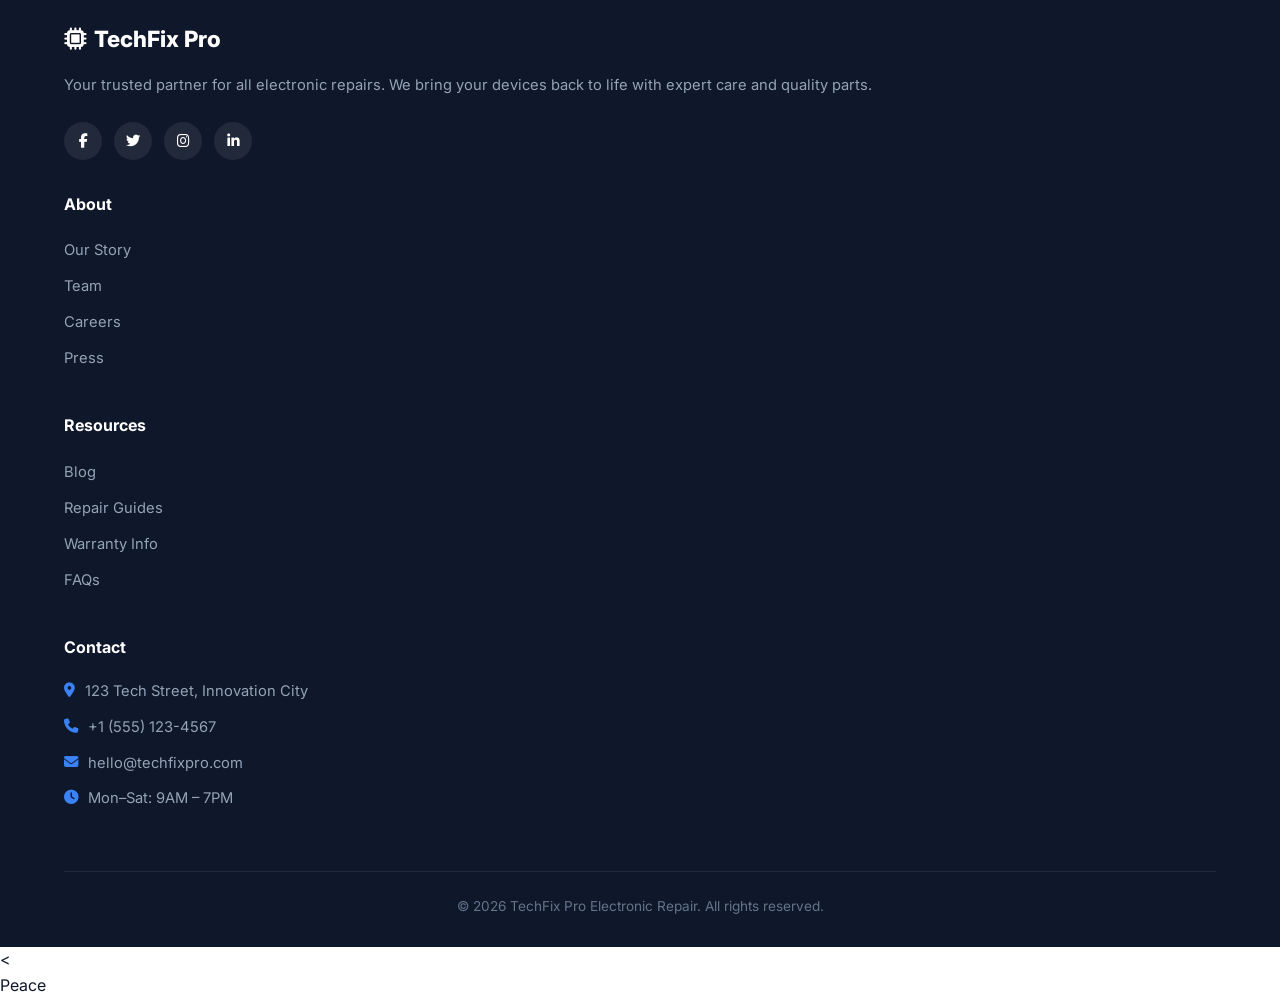
==== commit 6c005652: "index.html" ====
--- a/ART277 Final Project /index.html
+++ b/ART277 Final Project /index.html
@@ -980,6 +980,6 @@
         </div>
     </div>
 </footer>
-
+<<p> Peace</p>
 </body>
 </html>
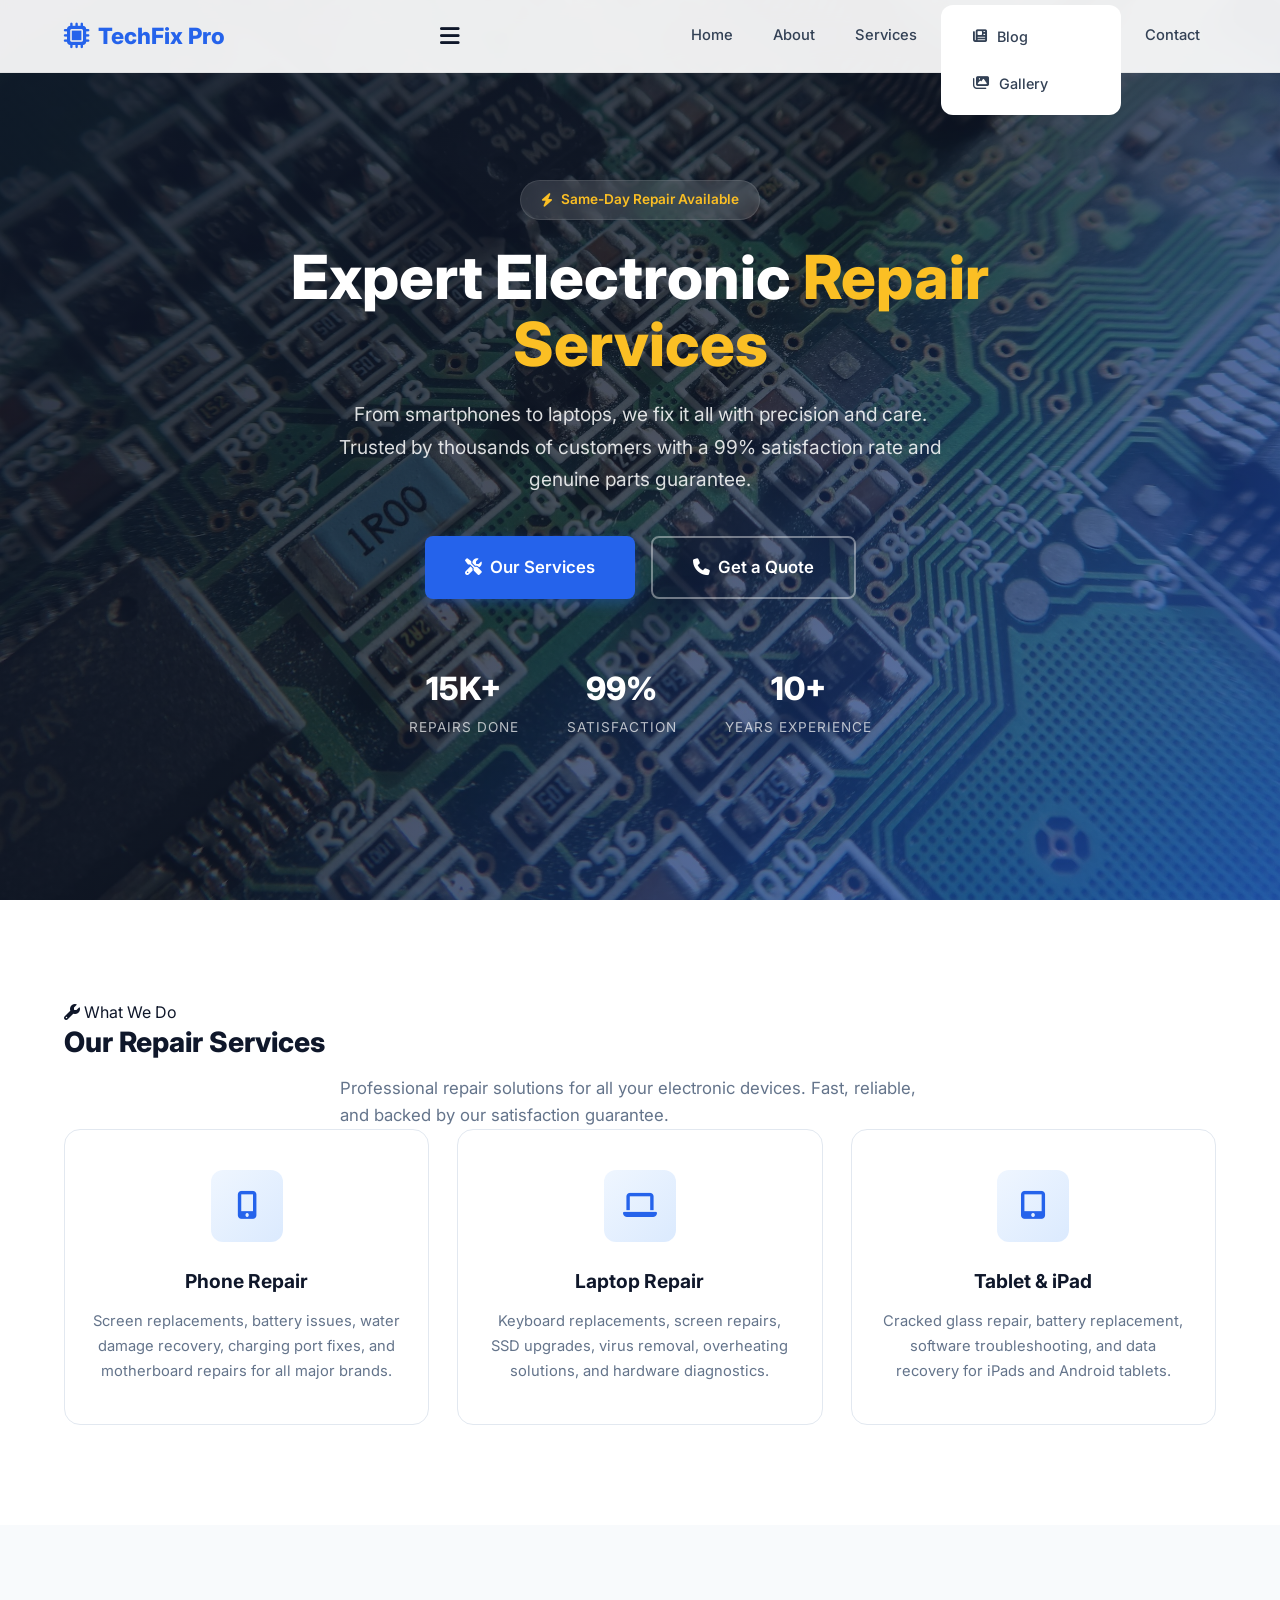
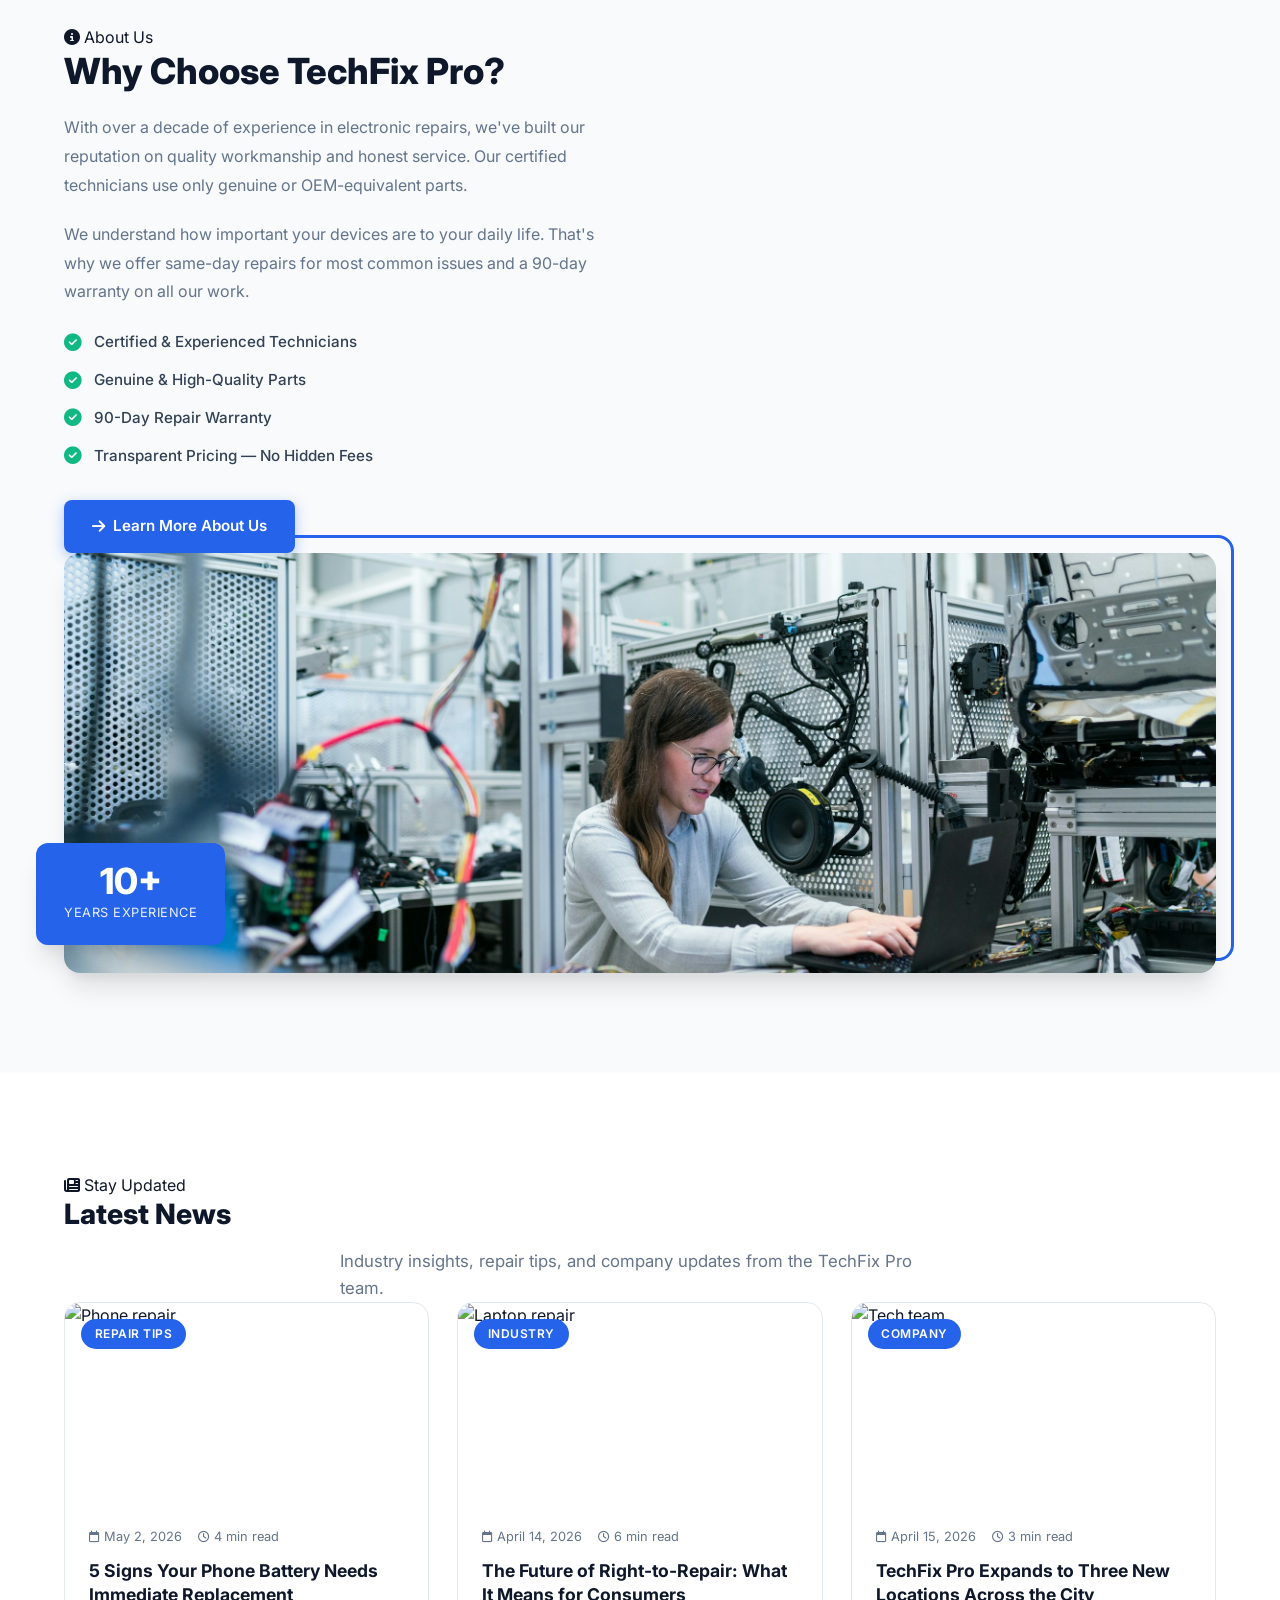
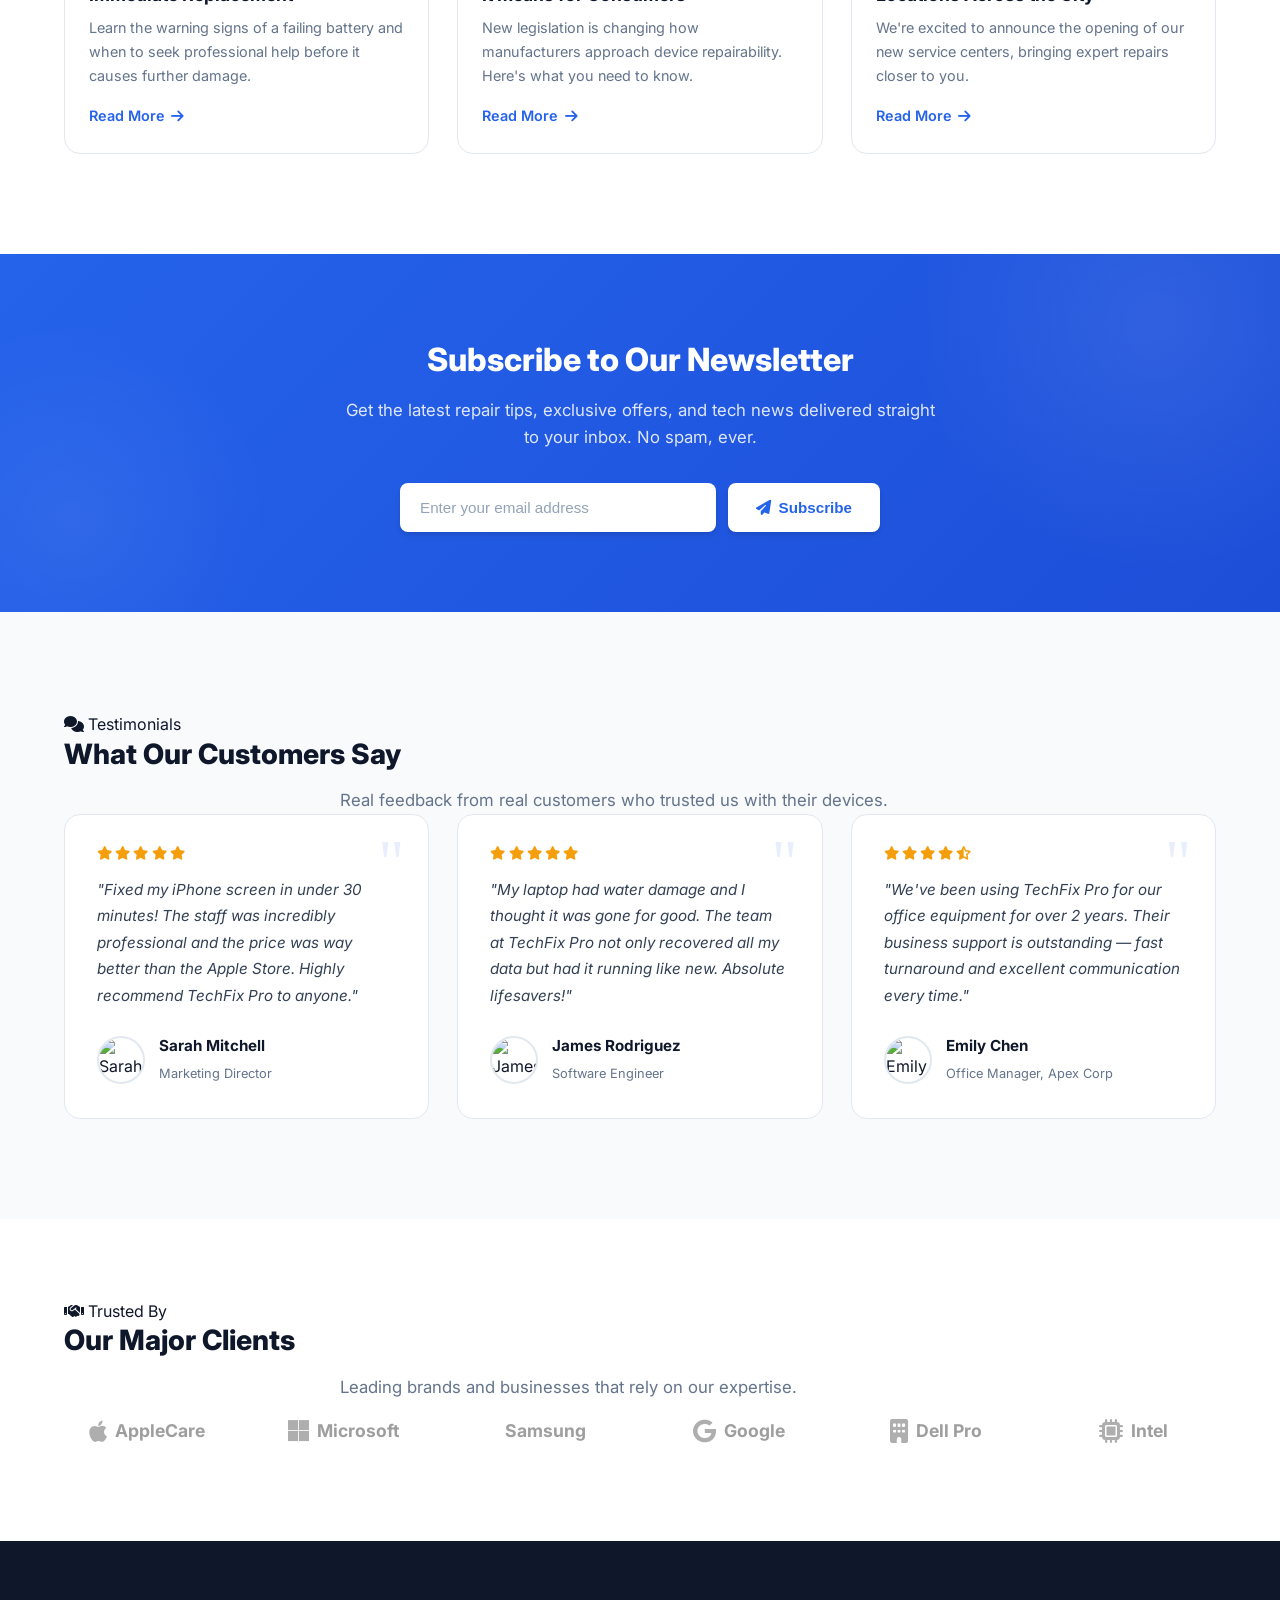
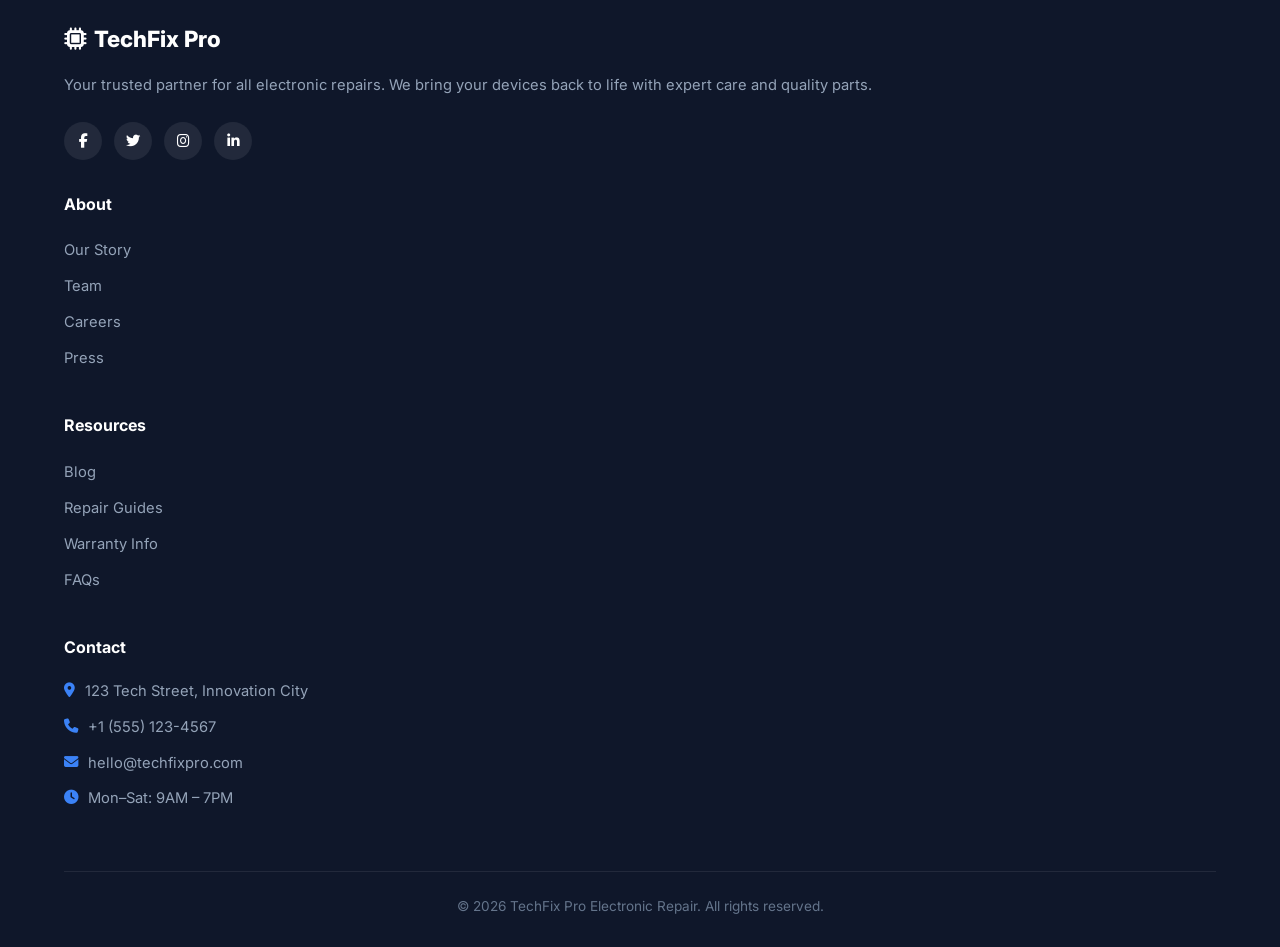
==== commit 38cab590: "update index.html" ====
--- a/ART277 Final Project /index.html
+++ b/ART277 Final Project /index.html
@@ -980,6 +980,6 @@
         </div>
     </div>
 </footer>
-<<p> Peace</p>
+
 </body>
 </html>
